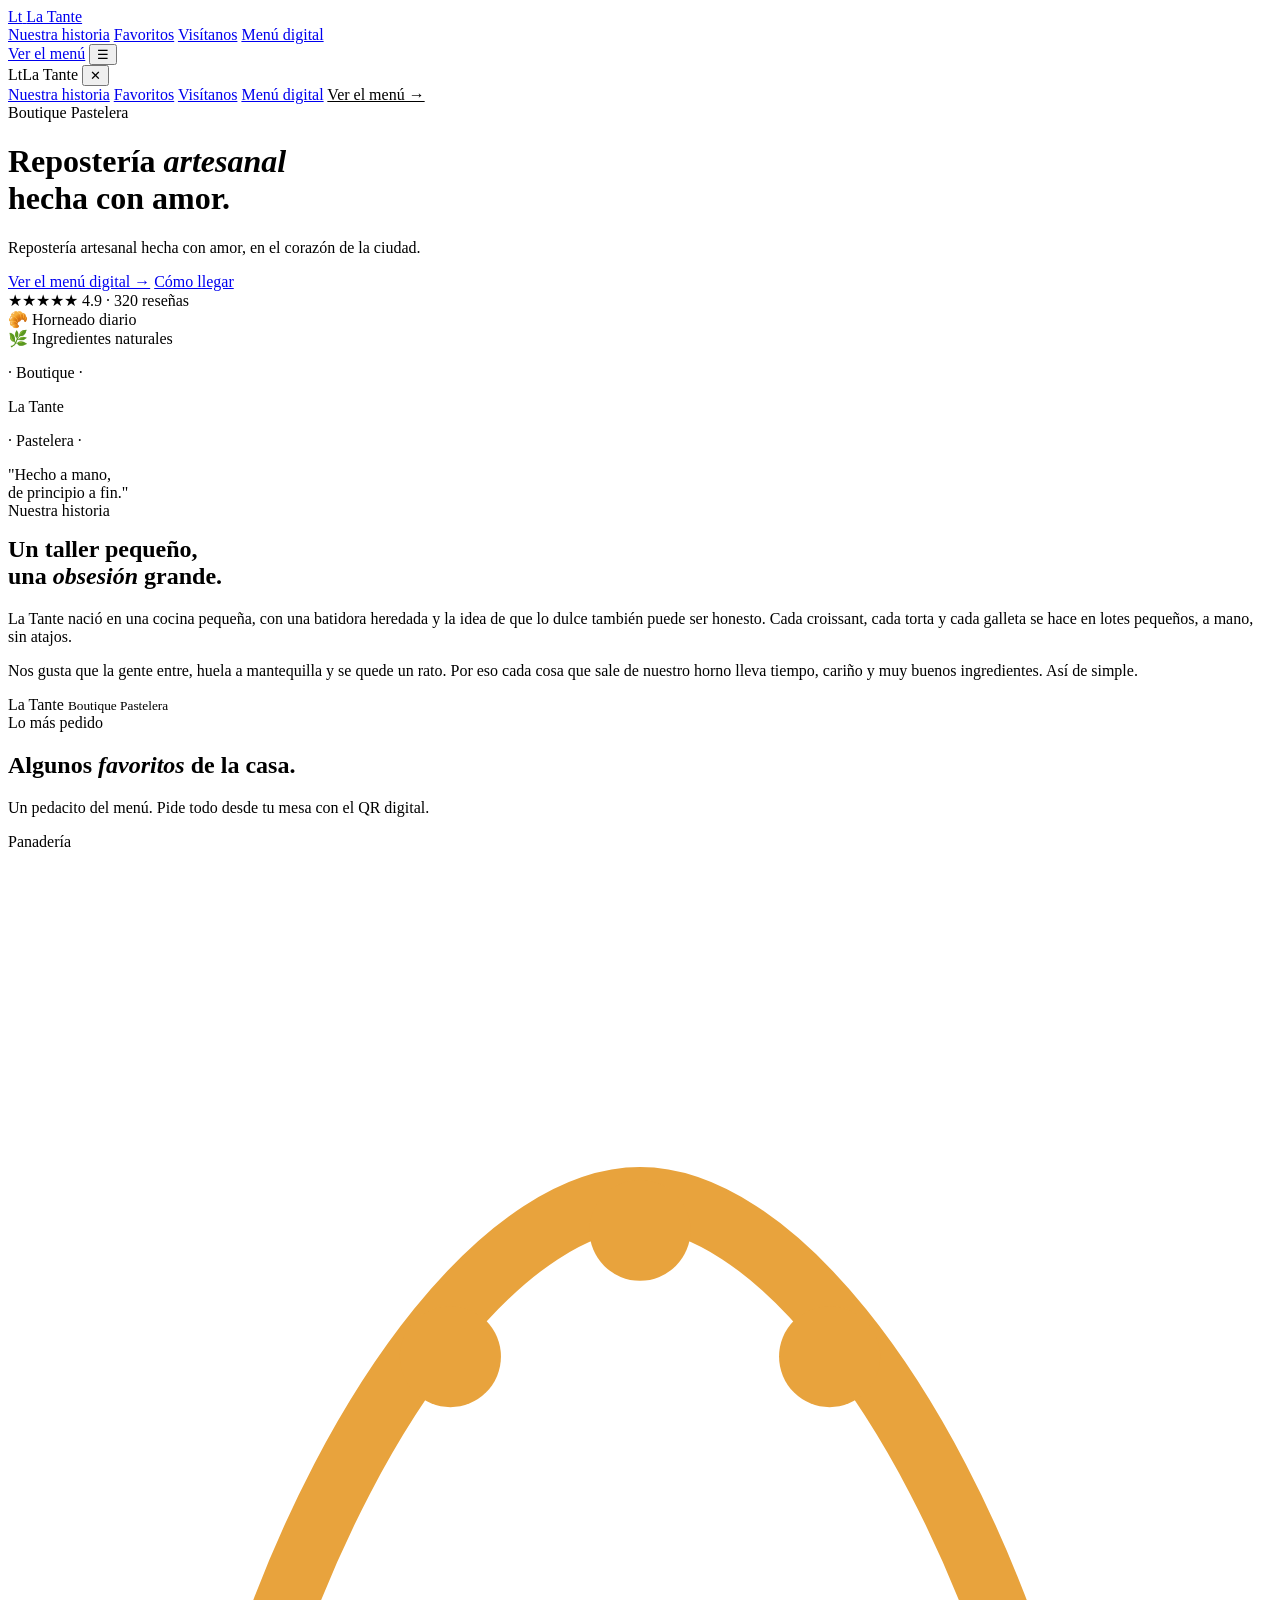
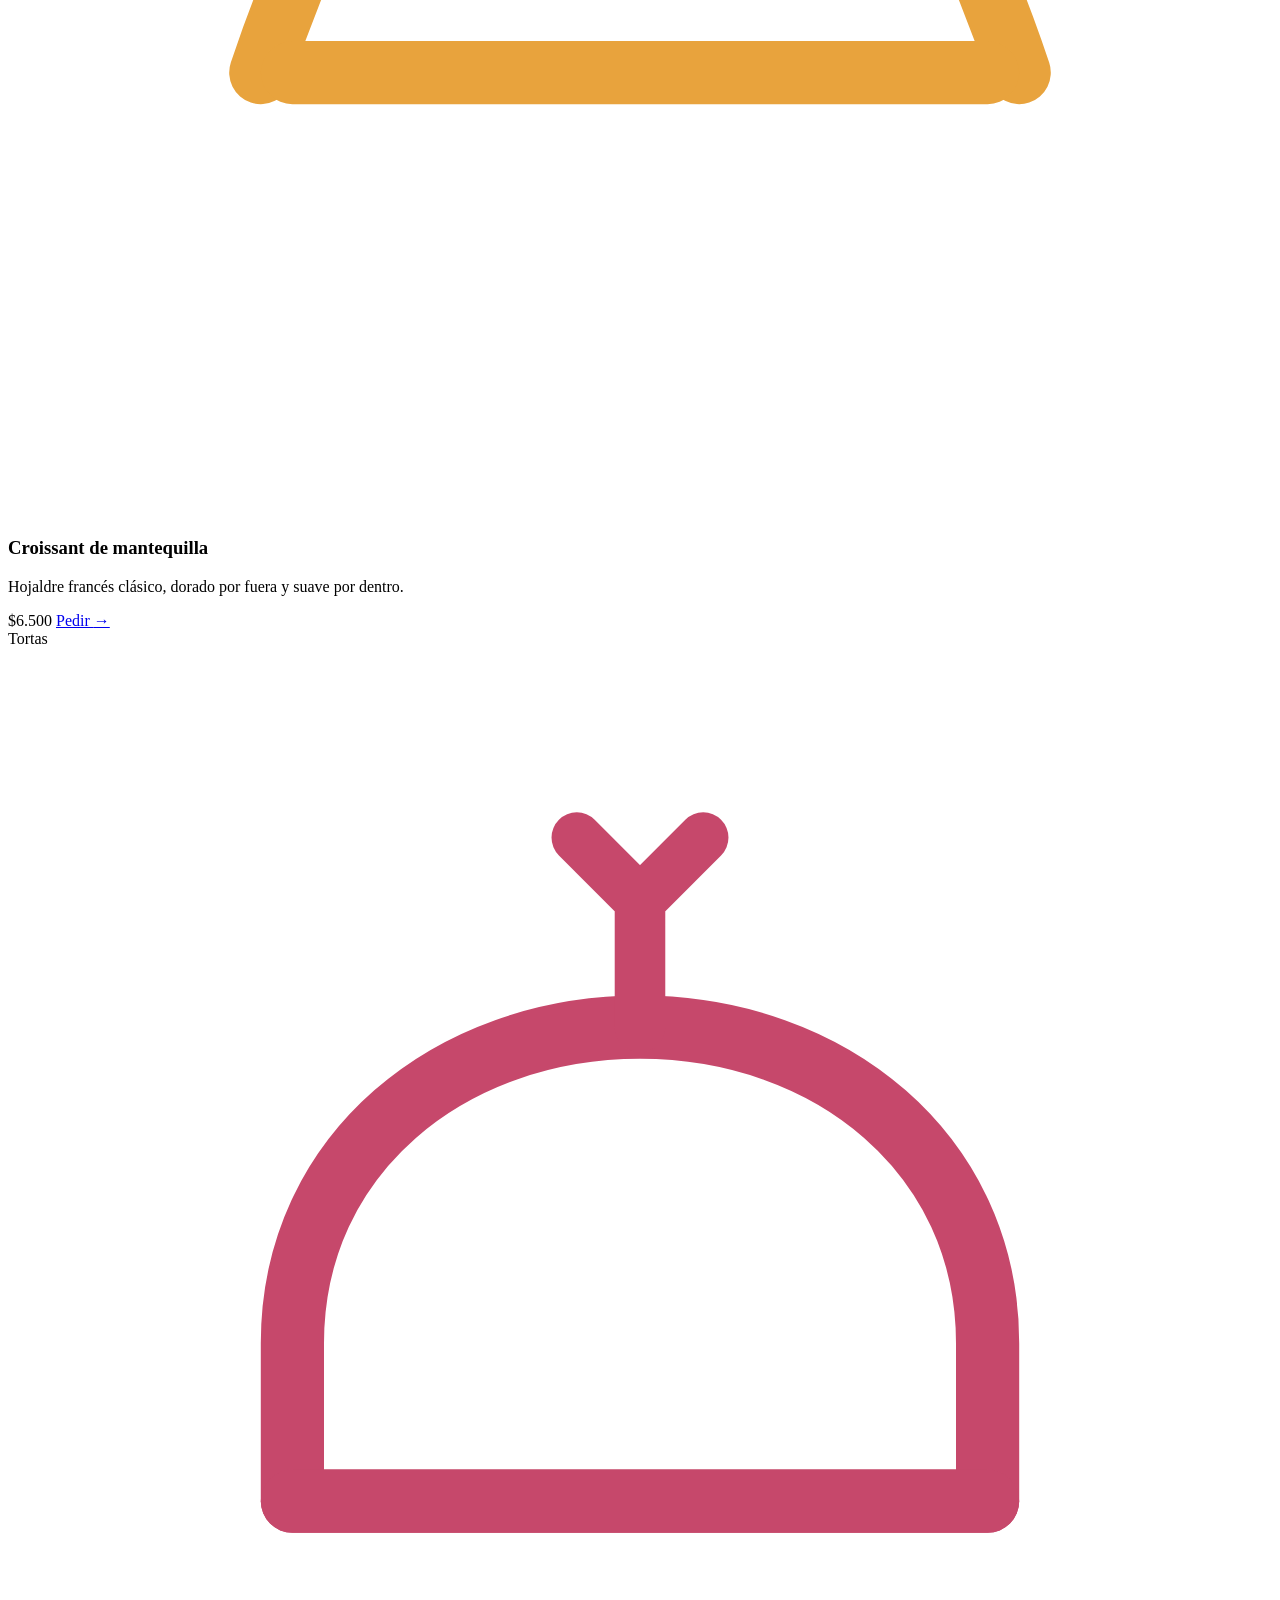
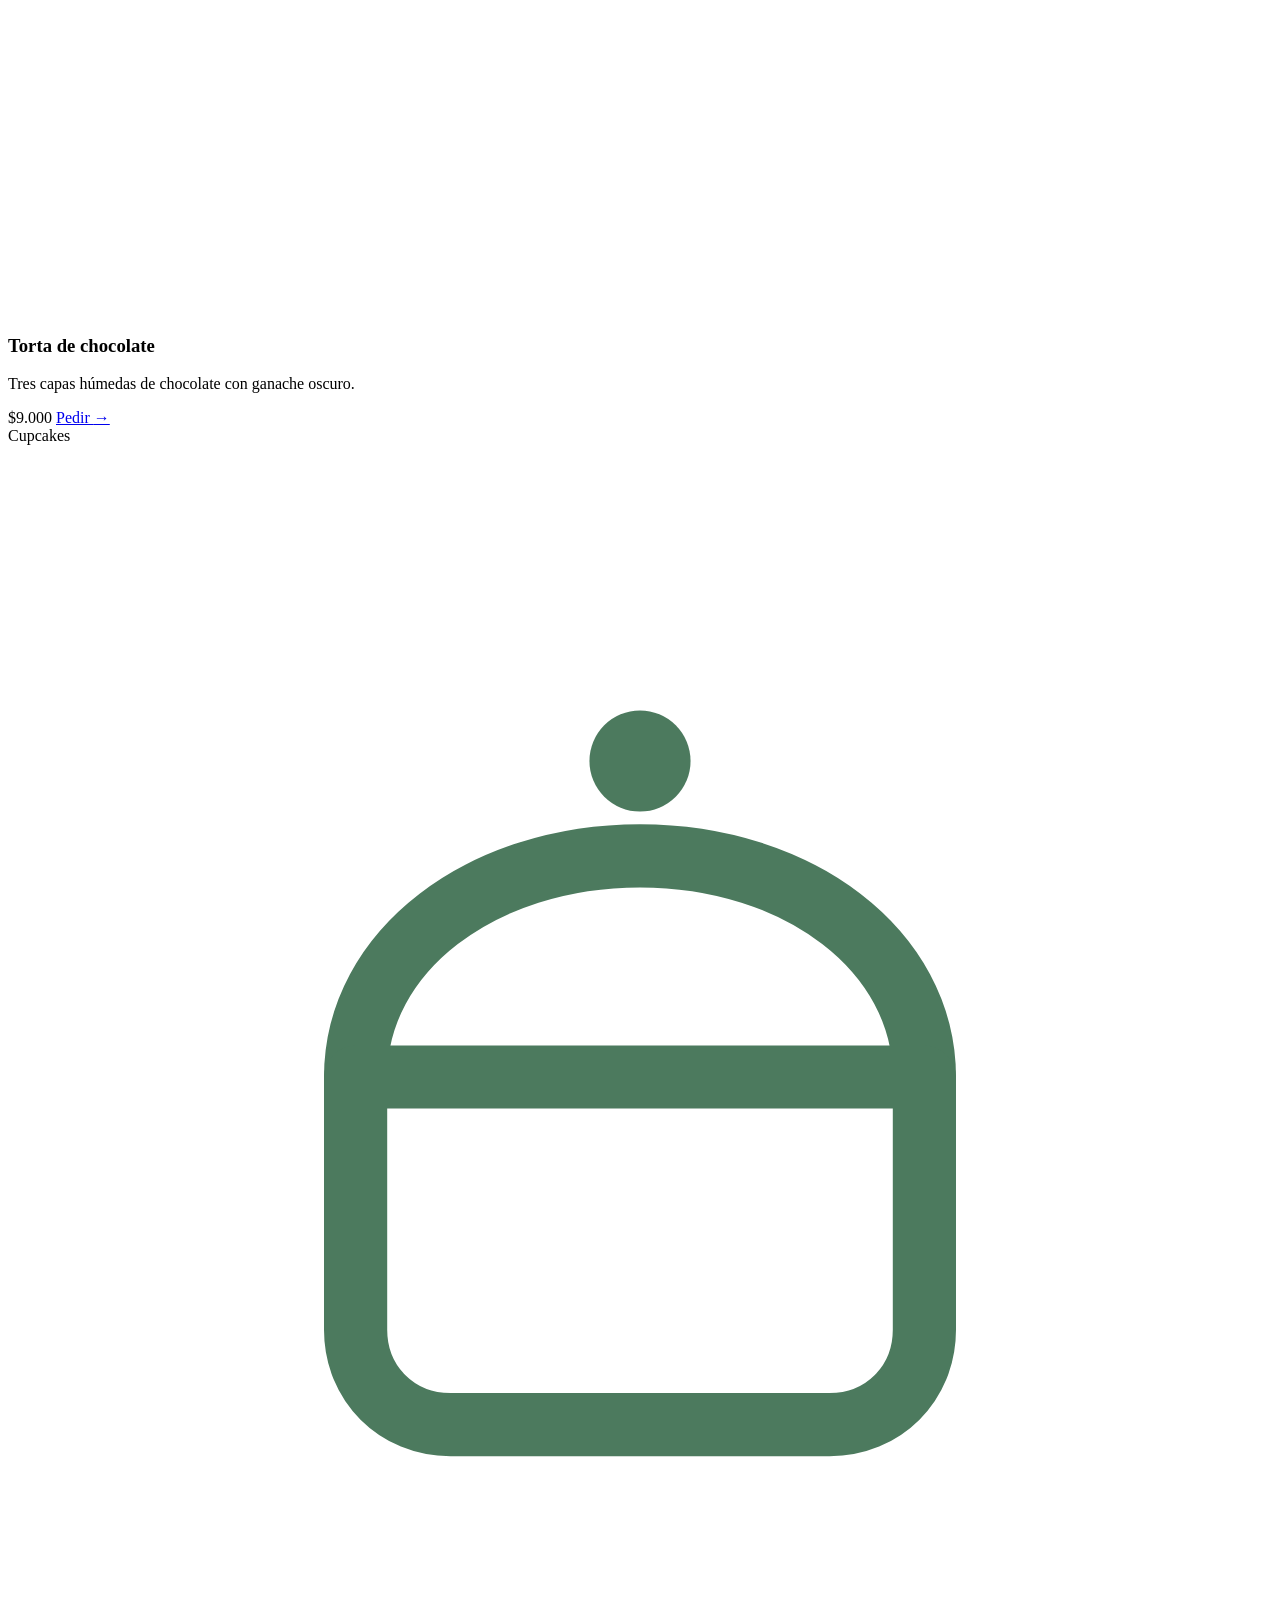
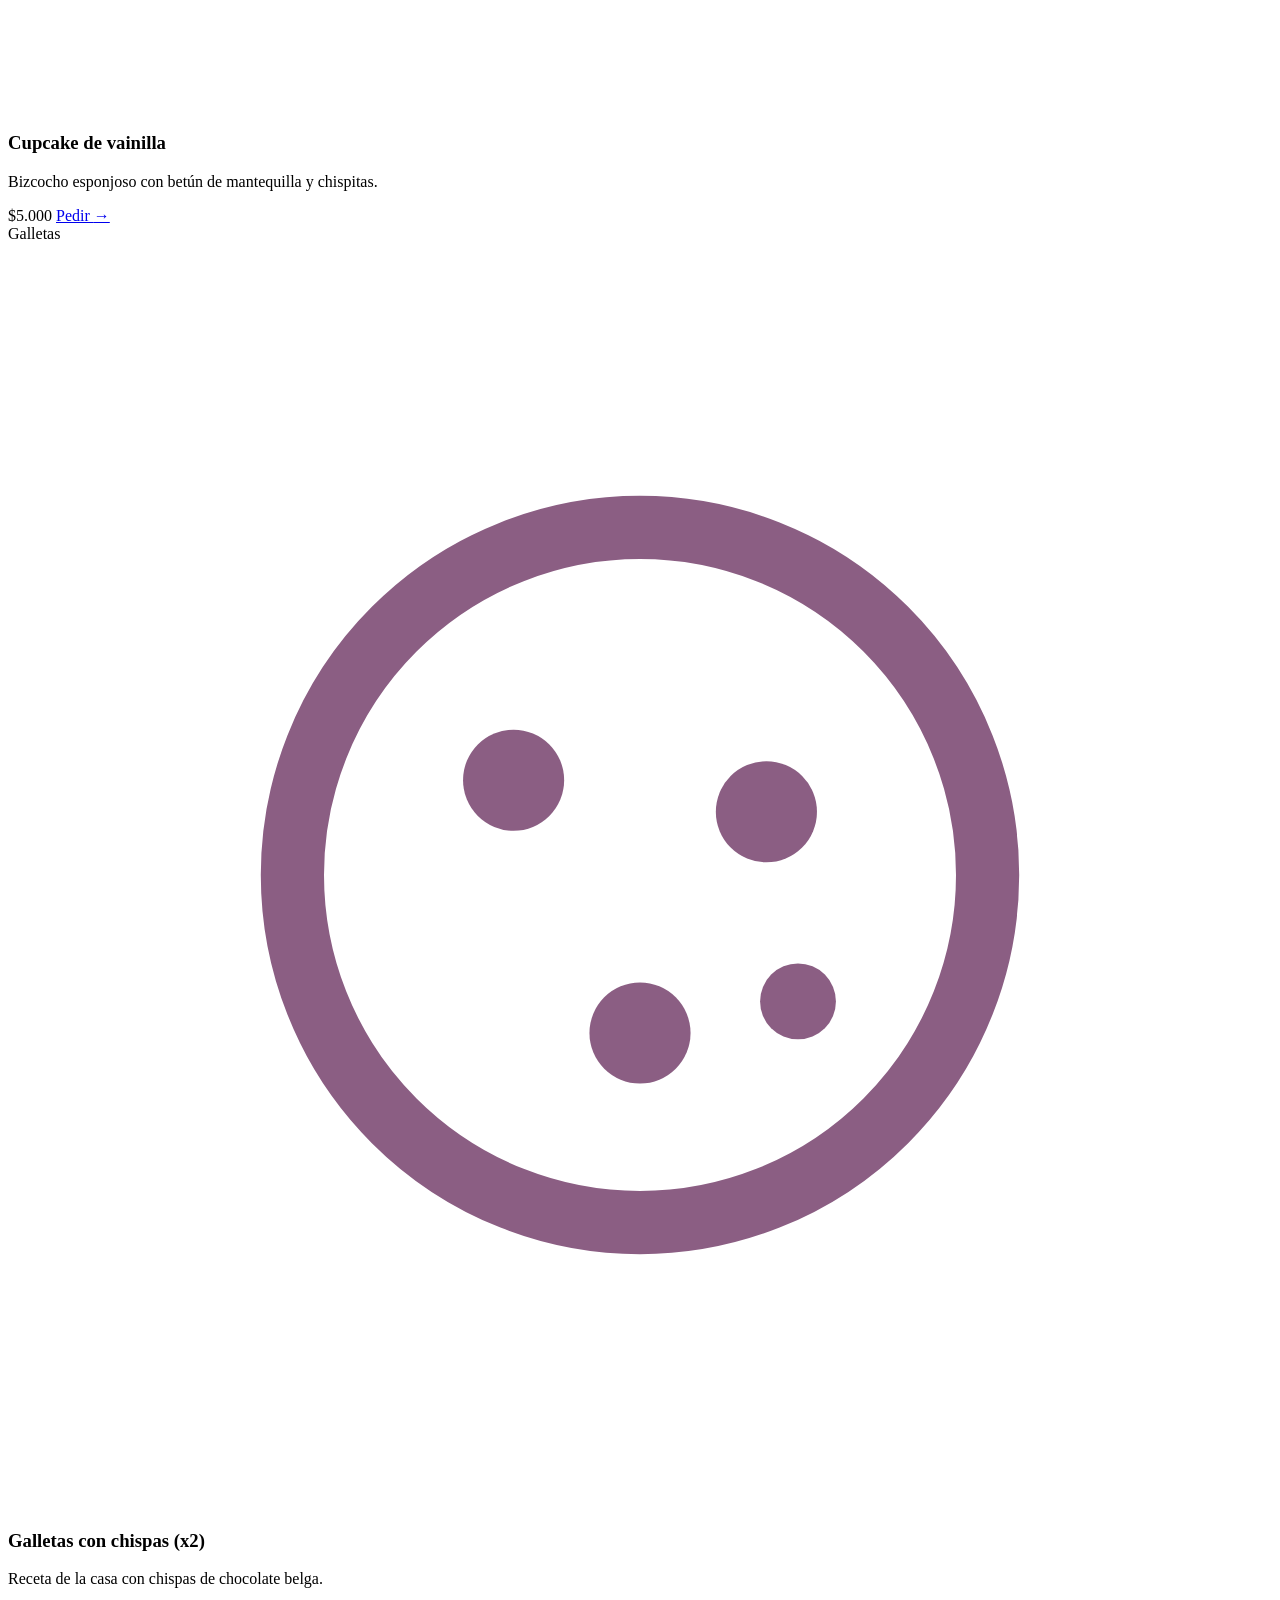
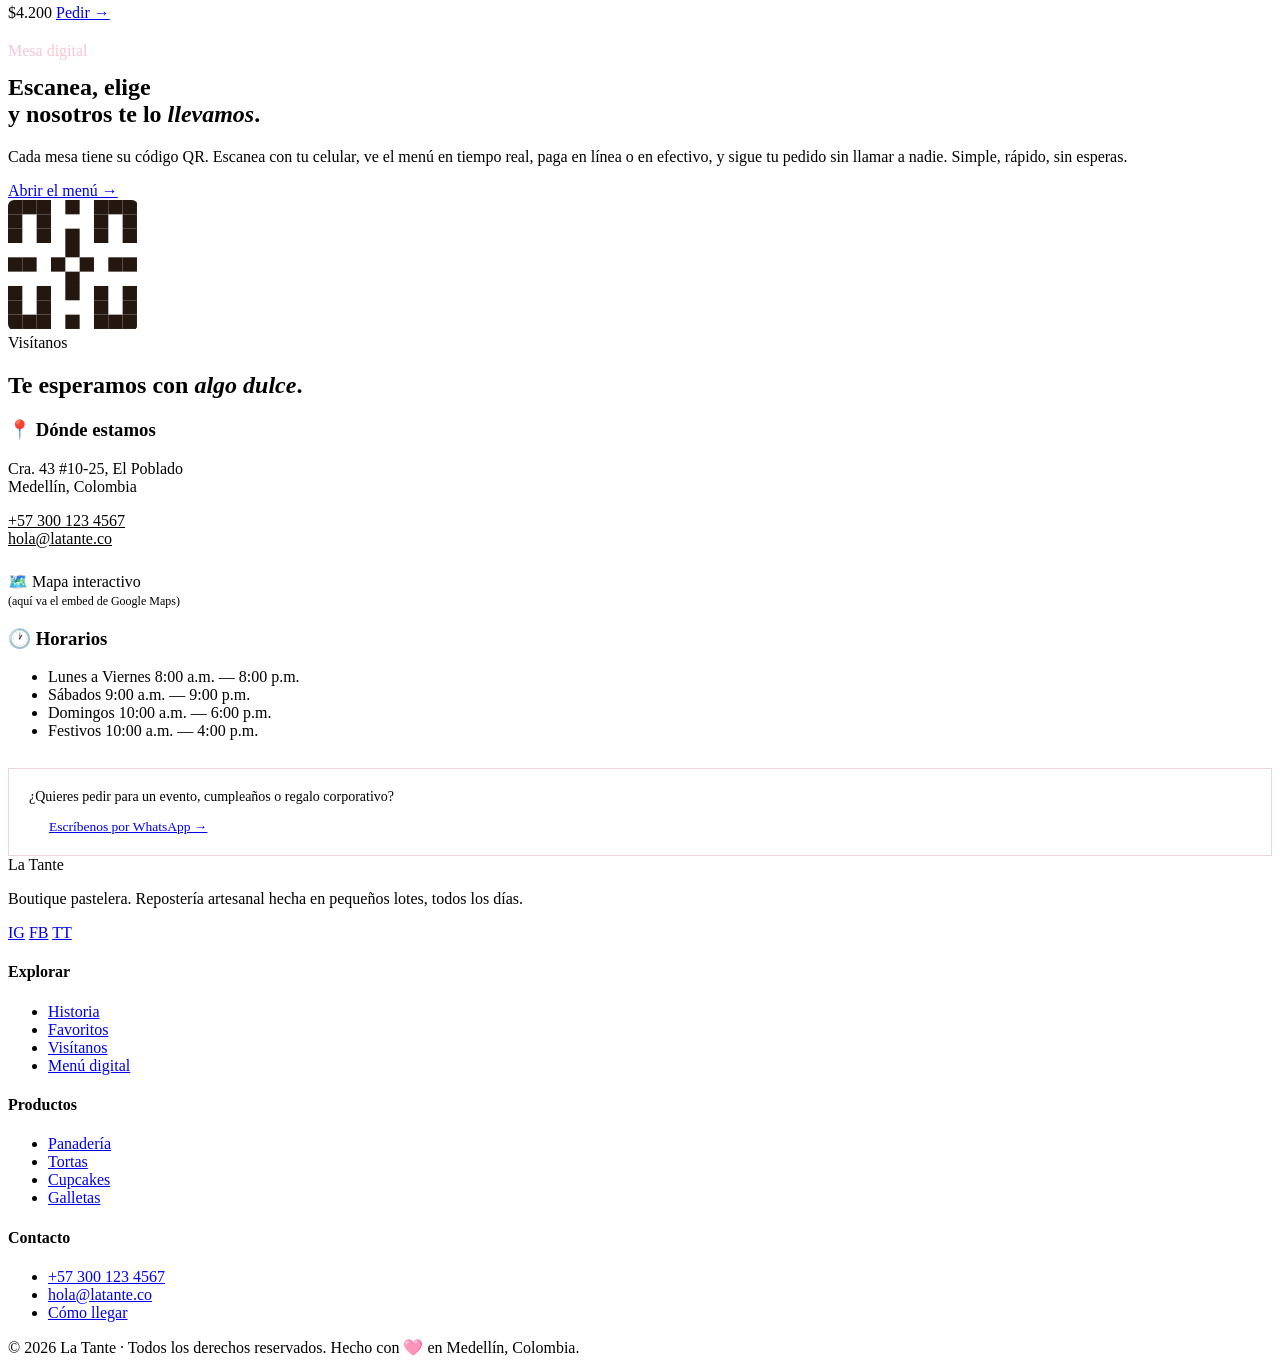
==== index.html @ e2473fae "Create index.html" ====
<!DOCTYPE html>
<html lang="es">
<head>
<meta charset="UTF-8">
<meta name="viewport" content="width=device-width, initial-scale=1.0">
<title>La Tante · Boutique Pastelera</title>
<meta name="description" content="La Tante · Boutique Pastelera. Repostería artesanal hecha con amor.">
<link rel="preconnect" href="https://fonts.googleapis.com">
<link rel="preconnect" href="https://fonts.gstatic.com" crossorigin>
<link href="https://fonts.googleapis.com/css2?family=Fraunces:opsz,wght@9..144,300;9..144,400;9..144,500;9..144,600;9..144,700&family=Work+Sans:wght@300;400;500;600;700&family=Parisienne&display=swap" rel="stylesheet">
<link rel="stylesheet" href="styles.css">
</head>
<body>

<!-- =========================================================
     ▓▓▓  CONFIGURACIÓN EDITABLE  ▓▓▓
     Cambia aquí los datos de La Tante cuando la subas real.
     Todo lo demás se adapta solo.
     ========================================================= -->
<script>
const CONFIG = {
  // --- Datos del negocio ---
  nombre: "La Tante",
  tagline: "Boutique Pastelera",
  descripcion_corta: "Repostería artesanal hecha con amor, en el corazón de la ciudad.",

  // --- Contacto ---
  telefono: "+57 300 123 4567",
  whatsapp: "573001234567",           // solo números, con indicativo país
  email: "hola@latante.co",
  direccion: "Cra. 43 #10-25, El Poblado",
  ciudad: "Medellín, Colombia",

  // --- Redes sociales (deja "" si no aplica) ---
  instagram: "https://instagram.com/latante",
  facebook:  "https://facebook.com/latante",
  tiktok:    "https://tiktok.com/@latante",

  // --- Horarios ---
  horarios: [
    { dia: "Lunes a Viernes", horas: "8:00 a.m. — 8:00 p.m." },
    { dia: "Sábados",         horas: "9:00 a.m. — 9:00 p.m." },
    { dia: "Domingos",        horas: "10:00 a.m. — 6:00 p.m." },
    { dia: "Festivos",        horas: "10:00 a.m. — 4:00 p.m." }
  ],

  // --- Menú digital ---
  // Aquí defines a qué archivo apunta el botón "Ver menú" y el QR de la mesa
  menu_url: "menu.html",              // cambia por "menu.html" o "https://tudominio.com/menu"
  mesa_demo: "1",                     // mesa por defecto al abrir el menú

  // --- Favoritos (productos que aparecen en la landing) ---
  // La categoría debe ser una de: panaderia, tortas, cupcakes, galletas
  favoritos: [
    {
      nombre: "Croissant de mantequilla",
      descripcion: "Hojaldre francés clásico, dorado por fuera y suave por dentro.",
      precio: 6500,
      categoria: "panaderia"
    },
    {
      nombre: "Torta de chocolate",
      descripcion: "Tres capas húmedas de chocolate con ganache oscuro.",
      precio: 9000,
      categoria: "tortas"
    },
    {
      nombre: "Cupcake de vainilla",
      descripcion: "Bizcocho esponjoso con betún de mantequilla y chispitas.",
      precio: 5000,
      categoria: "cupcakes"
    },
    {
      nombre: "Galletas con chispas (x2)",
      descripcion: "Receta de la casa con chispas de chocolate belga.",
      precio: 4200,
      categoria: "galletas"
    }
  ]
};
</script>

<!-- ==================== NAV ==================== -->
<nav class="nav" id="nav">
  <div class="nav-inner">
    <a href="#" class="nav-logo">
      <span class="mark">Lt</span>
      <span>La Tante</span>
    </a>
    <div class="nav-links">
      <a href="#historia">Nuestra historia</a>
      <a href="#favoritos">Favoritos</a>
      <a href="#visitanos">Visítanos</a>
      <a href="#menu-digital">Menú digital</a>
    </div>
    <a class="nav-cta" id="nav-menu-btn" href="#">Ver el menú</a>
    <button class="nav-burger" id="open-mobile">☰</button>
  </div>
</nav>

<!-- Menú móvil -->
<div class="mobile-menu" id="mobile-menu">
  <div class="head">
    <span class="nav-logo"><span class="mark">Lt</span><span>La Tante</span></span>
    <button class="close" id="close-mobile">✕</button>
  </div>
  <nav>
    <a href="#historia" data-close>Nuestra historia</a>
    <a href="#favoritos" data-close>Favoritos</a>
    <a href="#visitanos" data-close>Visítanos</a>
    <a href="#menu-digital" data-close>Menú digital</a>
    <a href="#" id="mobile-menu-btn" style="color:var(--brand-pink-deep);">Ver el menú →</a>
  </nav>
</div>

<!-- ==================== HERO ==================== -->
<header class="hero">
  <div class="wrap">
    <div class="hero-grid">
      <div class="reveal">
        <span class="eyebrow" id="hero-eyebrow">Boutique Pastelera</span>
        <h1 class="hero-title">
          Repostería <em>artesanal</em><br>
          hecha con amor.
        </h1>
        <p class="hero-desc" id="hero-desc">
          En La Tante horneamos cada día pensando en ese momento en que algo dulce
          cambia por completo la mañana. Ingredientes reales, recetas de casa.
        </p>
        <div class="hero-actions">
          <a class="btn btn-primary" id="hero-menu-btn" href="#">Ver el menú digital →</a>
          <a class="btn btn-outline" href="#visitanos">Cómo llegar</a>
        </div>
        <div class="hero-trust">
          <div><span class="star">★★★★★</span> <span>4.9 · 320 reseñas</span></div>
          <div><span>🥐</span> <span>Horneado diario</span></div>
          <div><span>🌿</span> <span>Ingredientes naturales</span></div>
        </div>
      </div>

      <div class="hero-art reveal">
        <div class="circle-bg"></div>
        <div class="hero-logo">
          <p class="ring-text top">· Boutique ·</p>
          <div class="name script">La Tante</div>
          <p class="ring-text bottom">· Pastelera ·</p>
        </div>
      </div>
    </div>
  </div>
</header>

<!-- ==================== HISTORIA ==================== -->
<section class="about" id="historia">
  <div class="wrap">
    <div class="about-grid">
      <div class="about-art reveal">
        <div class="quote script">"Hecho a mano,<br>de principio a fin."</div>
      </div>
      <div class="about-text reveal">
        <span class="eyebrow">Nuestra historia</span>
        <h2 style="margin-top:16px;">Un taller pequeño,<br>una <em>obsesión</em> grande.</h2>
        <p>
          La Tante nació en una cocina pequeña, con una batidora heredada y
          la idea de que lo dulce también puede ser honesto. Cada croissant,
          cada torta y cada galleta se hace en lotes pequeños, a mano, sin atajos.
        </p>
        <p>
          Nos gusta que la gente entre, huela a mantequilla y se quede un rato.
          Por eso cada cosa que sale de nuestro horno lleva tiempo, cariño y
          muy buenos ingredientes. Así de simple.
        </p>
        <div class="about-signature script">
          La Tante
          <small>Boutique Pastelera</small>
        </div>
      </div>
    </div>
  </div>
</section>

<!-- ==================== FAVORITOS ==================== -->
<section id="favoritos">
  <div class="wrap">
    <div class="section-header reveal">
      <span class="eyebrow">Lo más pedido</span>
      <h2>Algunos <em>favoritos</em> de la casa.</h2>
      <p>Un pedacito del menú. Pide todo desde tu mesa con el QR digital.</p>
    </div>
    <div class="favs-grid" id="favs-grid">
      <!-- Se generan dinámicamente desde CONFIG.favoritos -->
    </div>
  </div>
</section>

<!-- ==================== MENÚ DIGITAL / QR ==================== -->
<section id="menu-digital" style="padding-top:20px;">
  <div class="wrap">
    <div class="menucard reveal">
      <div>
        <span class="eyebrow" style="color:#F5C7D5;">Mesa digital</span>
        <h2 style="margin-top:14px;">Escanea, elige<br>y nosotros te lo <em>llevamos</em>.</h2>
        <p>
          Cada mesa tiene su código QR. Escanea con tu celular, ve el menú en
          tiempo real, paga en línea o en efectivo, y sigue tu pedido sin
          llamar a nadie. Simple, rápido, sin esperas.
        </p>
        <a class="btn btn-light" id="qr-menu-btn" href="#">Abrir el menú →</a>
      </div>
      <div class="qr-art">
        <div class="qr-box">
          <div id="qr-container"></div>
        </div>
      </div>
    </div>
  </div>
</section>

<!-- ==================== VISÍTANOS ==================== -->
<section id="visitanos" style="background:#fff;border-top:1px solid var(--border);">
  <div class="wrap">
    <div class="section-header reveal">
      <span class="eyebrow">Visítanos</span>
      <h2>Te esperamos con <em>algo dulce</em>.</h2>
    </div>
    <div class="info-grid">
      <div class="info-block reveal">
        <h3><span class="dot">📍</span> Dónde estamos</h3>
        <p class="address" id="info-address">
          Cra. 43 #10-25, El Poblado<br>
          Medellín, Colombia
        </p>
        <p class="address" id="info-contact" style="margin-bottom:24px;">
          <a id="info-phone" href="#" style="color:var(--brand-pink-deep);font-weight:500;">+57 300 123 4567</a><br>
          <a id="info-email" href="#" style="color:var(--brand-pink-deep);font-weight:500;">hola@latante.co</a>
        </p>
        <div class="map-frame" id="map-frame">
          🗺️ Mapa interactivo<br><small style="font-family:var(--font-body);color:var(--ink-soft);font-size:12px;margin-top:6px;">(aquí va el embed de Google Maps)</small>
        </div>
      </div>

      <div class="info-block reveal">
        <h3><span class="dot">🕐</span> Horarios</h3>
        <ul id="hours-list">
          <!-- Se generan desde CONFIG.horarios -->
        </ul>
        <div style="margin-top:28px;padding:20px;background:var(--brand-pink-soft);border-radius:var(--radius-sm);border:1px solid #F1D5DE;">
          <p style="margin:0 0 12px;font-size:14px;color:var(--ink);">
            ¿Quieres pedir para un evento, cumpleaños o regalo corporativo?
          </p>
          <a class="btn btn-primary" id="wa-btn" href="#" style="padding:10px 20px;font-size:13.5px;">
            Escríbenos por WhatsApp →
          </a>
        </div>
      </div>
    </div>
  </div>
</section>

<!-- ==================== FOOTER ==================== -->
<footer>
  <div class="wrap">
    <div class="footer-grid">
      <div class="footer-brand">
        <div class="logo script">La Tante</div>
        <p>Boutique pastelera. Repostería artesanal hecha en pequeños lotes, todos los días.</p>
        <div class="socials" id="socials"></div>
      </div>
      <div class="footer-col">
        <h4>Explorar</h4>
        <ul>
          <li><a href="#historia">Historia</a></li>
          <li><a href="#favoritos">Favoritos</a></li>
          <li><a href="#visitanos">Visítanos</a></li>
          <li><a href="#" id="foot-menu-link">Menú digital</a></li>
        </ul>
      </div>
      <div class="footer-col">
        <h4>Productos</h4>
        <ul>
          <li><a href="#favoritos">Panadería</a></li>
          <li><a href="#favoritos">Tortas</a></li>
          <li><a href="#favoritos">Cupcakes</a></li>
          <li><a href="#favoritos">Galletas</a></li>
        </ul>
      </div>
      <div class="footer-col">
        <h4>Contacto</h4>
        <ul>
          <li><a id="foot-phone" href="#">+57 300 123 4567</a></li>
          <li><a id="foot-email" href="#">hola@latante.co</a></li>
          <li><a href="#visitanos">Cómo llegar</a></li>
        </ul>
      </div>
    </div>
    <div class="footer-bottom">
      <span>© <span id="year"></span> La Tante · Todos los derechos reservados.</span>
      <span>Hecho con 🩷 en Medellín, Colombia.</span>
    </div>
  </div>
</footer>

<script>
/* =========================================================
   RENDER DINÁMICO A PARTIR DE CONFIG
   ========================================================= */

/* --- Iconos SVG para cada categoría --- */
const CATEGORY_ICONS = {
  panaderia: (color) => `<svg viewBox="0 0 40 40" fill="none">
    <path d="M8 26c3-9 8-15 12-15s9 6 12 15" stroke="${color}" stroke-width="2" stroke-linecap="round"/>
    <path d="M9 26h22" stroke="${color}" stroke-width="2" stroke-linecap="round"/>
    <circle cx="14" cy="16" r="1.6" fill="${color}"/>
    <circle cx="20" cy="12" r="1.6" fill="${color}"/>
    <circle cx="26" cy="16" r="1.6" fill="${color}"/>
  </svg>`,
  tortas: (color) => `<svg viewBox="0 0 40 40" fill="none">
    <path d="M9 22c0-6 5-10 11-10s11 4 11 10v5H9v-5z" stroke="${color}" stroke-width="2" stroke-linejoin="round"/>
    <path d="M9 27h22" stroke="${color}" stroke-width="2" stroke-linecap="round"/>
    <path d="M20 12V8M20 8l-2-2M20 8l2-2" stroke="${color}" stroke-width="1.6" stroke-linecap="round"/>
  </svg>`,
  cupcakes: (color) => `<svg viewBox="0 0 40 40" fill="none">
    <path d="M11 20c0-4 4-7 9-7s9 3 9 7" stroke="${color}" stroke-width="2" stroke-linecap="round"/>
    <path d="M11 20h18v8c0 1.7-1.3 3-3 3H14c-1.7 0-3-1.3-3-3v-8z" stroke="${color}" stroke-width="2" stroke-linejoin="round"/>
    <circle cx="20" cy="10" r="1.6" fill="${color}"/>
  </svg>`,
  galletas: (color) => `<svg viewBox="0 0 40 40" fill="none">
    <circle cx="20" cy="20" r="11" stroke="${color}" stroke-width="2"/>
    <circle cx="16" cy="17" r="1.6" fill="${color}"/>
    <circle cx="24" cy="18" r="1.6" fill="${color}"/>
    <circle cx="20" cy="25" r="1.6" fill="${color}"/>
    <circle cx="25" cy="24" r="1.2" fill="${color}"/>
  </svg>`
};
const CAT_COLOR = { panaderia:'#E8A33D', tortas:'#C6486B', cupcakes:'#4C7A5E', galletas:'#8B5E83' };
const CAT_LABEL = { panaderia:'Panadería', tortas:'Tortas', cupcakes:'Cupcakes', galletas:'Galletas' };

/* --- Formato de precios --- */
function fmtCOP(n){ return '$' + new Intl.NumberFormat('es-CO').format(n); }

/* --- Inyectar textos del CONFIG en el HTML --- */
function aplicarConfig(){
  document.title = `${CONFIG.nombre} · ${CONFIG.tagline}`;
  document.querySelector('meta[name="description"]').setAttribute('content', `${CONFIG.nombre} · ${CONFIG.tagline}. ${CONFIG.descripcion_corta}`);
  document.getElementById('hero-eyebrow').textContent = CONFIG.tagline;
  document.getElementById('hero-desc').textContent = CONFIG.descripcion_corta;

  // Enlaces al menú
  const menuUrl = `${CONFIG.menu_url}?mesa=${CONFIG.mesa_demo}`;
  ['nav-menu-btn','hero-menu-btn','mobile-menu-btn','qr-menu-btn','foot-menu-link'].forEach(id=>{
    const el = document.getElementById(id);
    if(el) el.setAttribute('href', menuUrl);
  });

  // Contacto
  const telFmt = CONFIG.telefono;
  document.getElementById('info-address').innerHTML = `${CONFIG.direccion}<br>${CONFIG.ciudad}`;
  document.getElementById('info-phone').textContent = telFmt;
  document.getElementById('info-phone').setAttribute('href', `tel:${CONFIG.telefono.replace(/\s+/g,'')}`);
  document.getElementById('info-email').textContent = CONFIG.email;
  document.getElementById('info-email').setAttribute('href', `mailto:${CONFIG.email}`);
  document.getElementById('foot-phone').textContent = telFmt;
  document.getElementById('foot-phone').setAttribute('href', `tel:${CONFIG.telefono.replace(/\s+/g,'')}`);
  document.getElementById('foot-email').textContent = CONFIG.email;
  document.getElementById('foot-email').setAttribute('href', `mailto:${CONFIG.email}`);

  // WhatsApp
  const waText = encodeURIComponent(`Hola ${CONFIG.nombre}, quiero hacer un pedido.`);
  document.getElementById('wa-btn').setAttribute('href', `https://wa.me/${CONFIG.whatsapp}?text=${waText}`);

  // Año
  document.getElementById('year').textContent = new Date().getFullYear();
}

/* --- Favoritos --- */
function renderFavoritos(){
  const grid = document.getElementById('favs-grid');
  grid.innerHTML = CONFIG.favoritos.map(f=>{
    const cat = f.categoria.toLowerCase();
    const color = CAT_COLOR[cat] || '#C6486B';
    const icon = (CATEGORY_ICONS[cat] || CATEGORY_ICONS.tortas)(color);
    return `
      <article class="fav-card">
        <div class="fav-photo ${cat}">
          <span class="fav-tag">${CAT_LABEL[cat] || cat}</span>
          ${icon}
        </div>
        <div class="fav-body">
          <h3>${f.nombre}</h3>
          <p>${f.descripcion}</p>
          <div class="fav-foot">
            <span class="fav-price">${fmtCOP(f.precio)}</span>
            <a class="fav-link" href="${CONFIG.menu_url}?mesa=${CONFIG.mesa_demo}">Pedir <span>→</span></a>
          </div>
        </div>
      </article>
    `;
  }).join('');
}

/* --- Horarios --- */
function renderHorarios(){
  const ul = document.getElementById('hours-list');
  const hoy = new Date().getDay(); // 0=domingo, 1=lunes...
  const itemHoy = (hoy >= 1 && hoy <= 5) ? 0 : (hoy === 6 ? 1 : 2);
  ul.innerHTML = CONFIG.horarios.map((h, i) => `
    <li class="${i === itemHoy ? 'today' : ''}">
      <span class="label">${h.dia}</span>
      <span class="value">${h.horas}</span>
    </li>
  `).join('');
}

/* --- Redes sociales --- */
function renderSocials(){
  const box = document.getElementById('socials');
  const items = [
    { url: CONFIG.instagram, icon:'IG', label:'Instagram' },
    { url: CONFIG.facebook,  icon:'FB', label:'Facebook' },
    { url: CONFIG.tiktok,    icon:'TT', label:'TikTok' }
  ].filter(s => s.url);
  box.innerHTML = items.map(s => `
    <a href="${s.url}" target="_blank" rel="noopener" aria-label="${s.label}">${s.icon}</a>
  `).join('');
}

/* --- QR simple decorativo (SVG) --- */
function renderQR(){
  const grid = [
    [1,1,1,0,1,0,1,1,1],[1,0,1,0,0,0,1,0,1],[1,0,1,0,1,0,1,0,1],
    [0,0,0,0,1,0,0,0,0],[1,1,0,1,0,1,0,1,1],[0,0,0,0,1,0,0,0,0],
    [1,0,1,0,1,0,1,0,1],[1,0,1,0,0,0,1,0,1],[1,1,1,0,1,0,1,1,1]
  ];
  let cells = '';
  const s = 9.7;
  grid.forEach((row,y) => row.forEach((v,x)=>{
    if(v) cells += `<rect x="${x*s}" y="${y*s}" width="${s}" height="${s}" fill="#241710"/>`;
  }));
  document.getElementById('qr-container').innerHTML =
    `<svg viewBox="0 0 88 88" width="130" height="130" style="background:#fff;border-radius:6px;">${cells}</svg>`;
}

/* --- Nav: cambio de fondo al hacer scroll --- */
function setupNav(){
  const nav = document.getElementById('nav');
  const onScroll = () => nav.classList.toggle('scrolled', window.scrollY > 20);
  window.addEventListener('scroll', onScroll);
  onScroll();
}

/* --- Menú móvil --- */
function setupMobileMenu(){
  const menu = document.getElementById('mobile-menu');
  document.getElementById('open-mobile').onclick = () => menu.classList.add('open');
  document.getElementById('close-mobile').onclick = () => menu.classList.remove('open');
  menu.querySelectorAll('[data-close]').forEach(a => {
    a.onclick = () => menu.classList.remove('open');
  });
}

/* --- Animación de entrada --- */
function setupReveal(){
  const els = document.querySelectorAll('.reveal');
  const io = new IntersectionObserver((entries) => {
    entries.forEach(e => { if(e.isIntersecting){ e.target.classList.add('in'); io.unobserve(e.target); } });
  }, { threshold: 0.12 });
  els.forEach(el => io.observe(el));
}

/* --- Bootstrap --- */
document.addEventListener('DOMContentLoaded', () => {
  aplicarConfig();
  renderFavoritos();
  renderHorarios();
  renderSocials();
  renderQR();
  setupNav();
  setupMobileMenu();
  setupReveal();
});
</script>
</body>
</html>
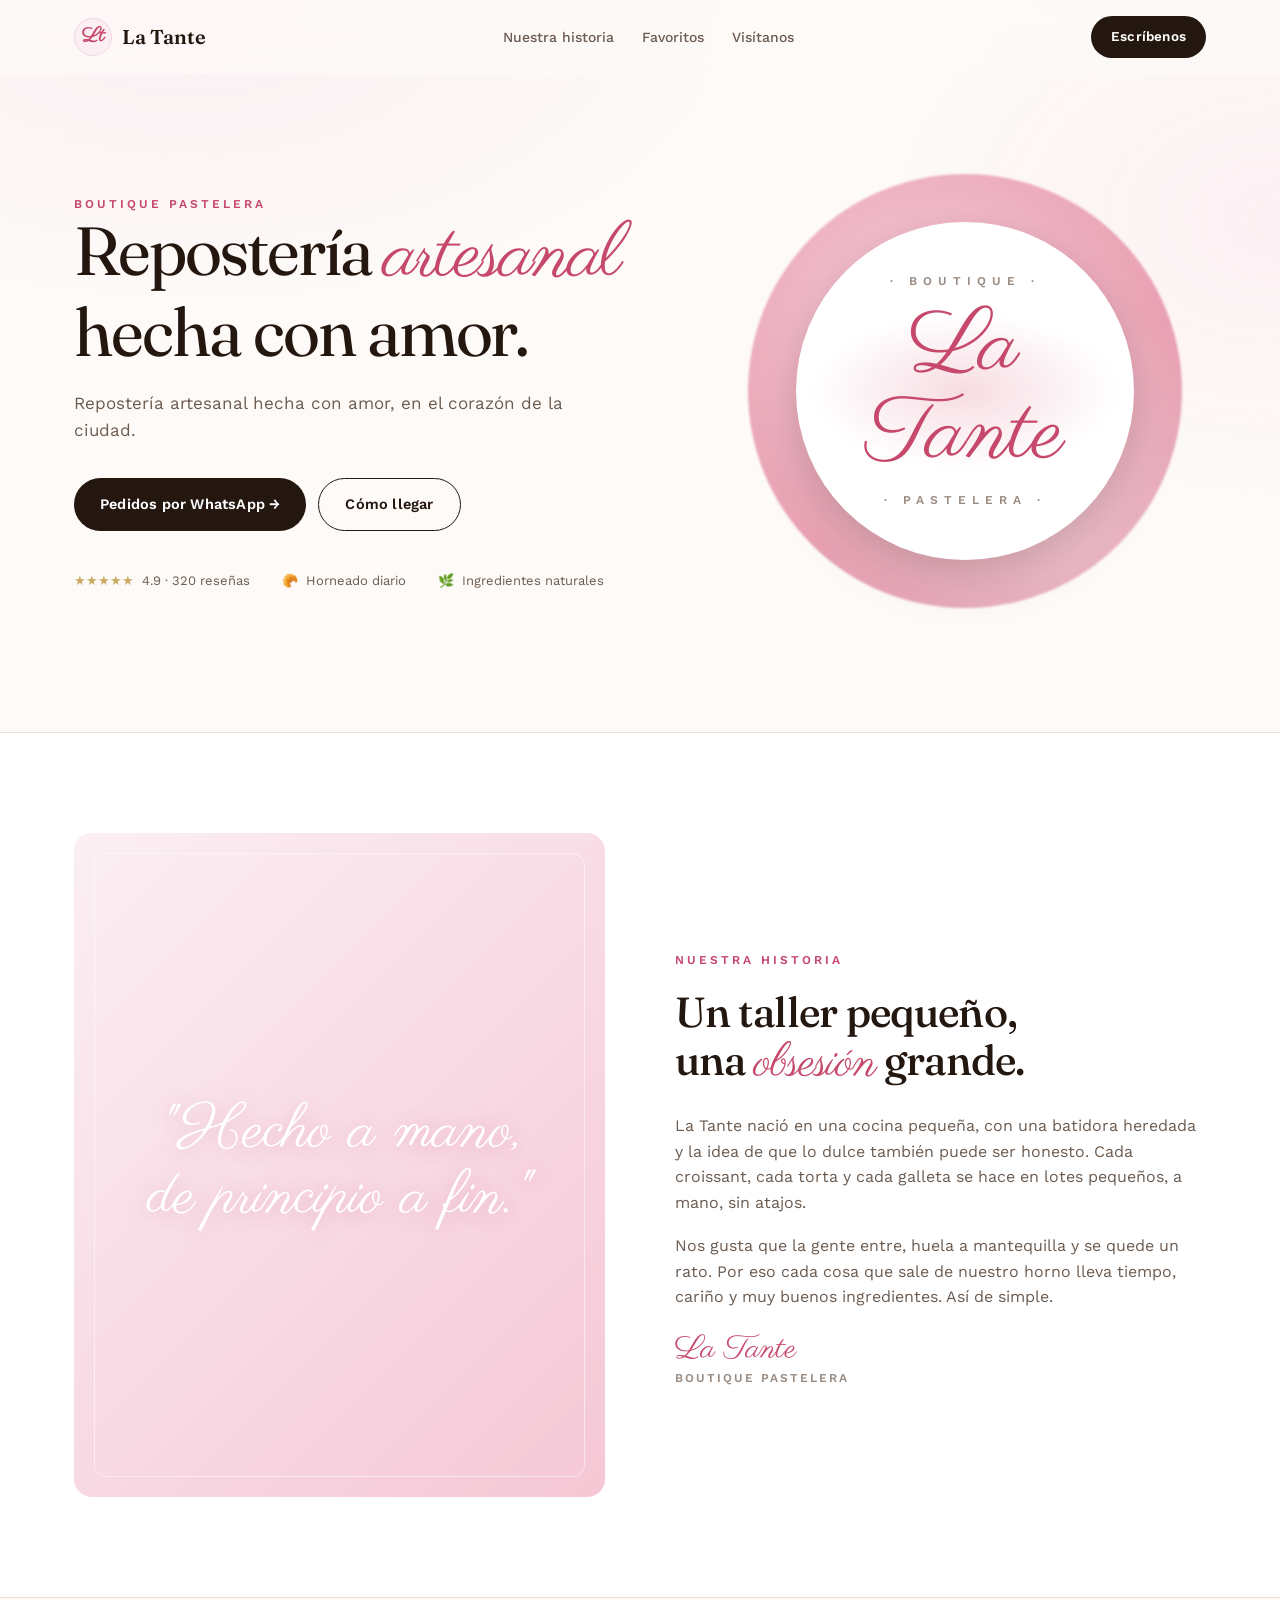
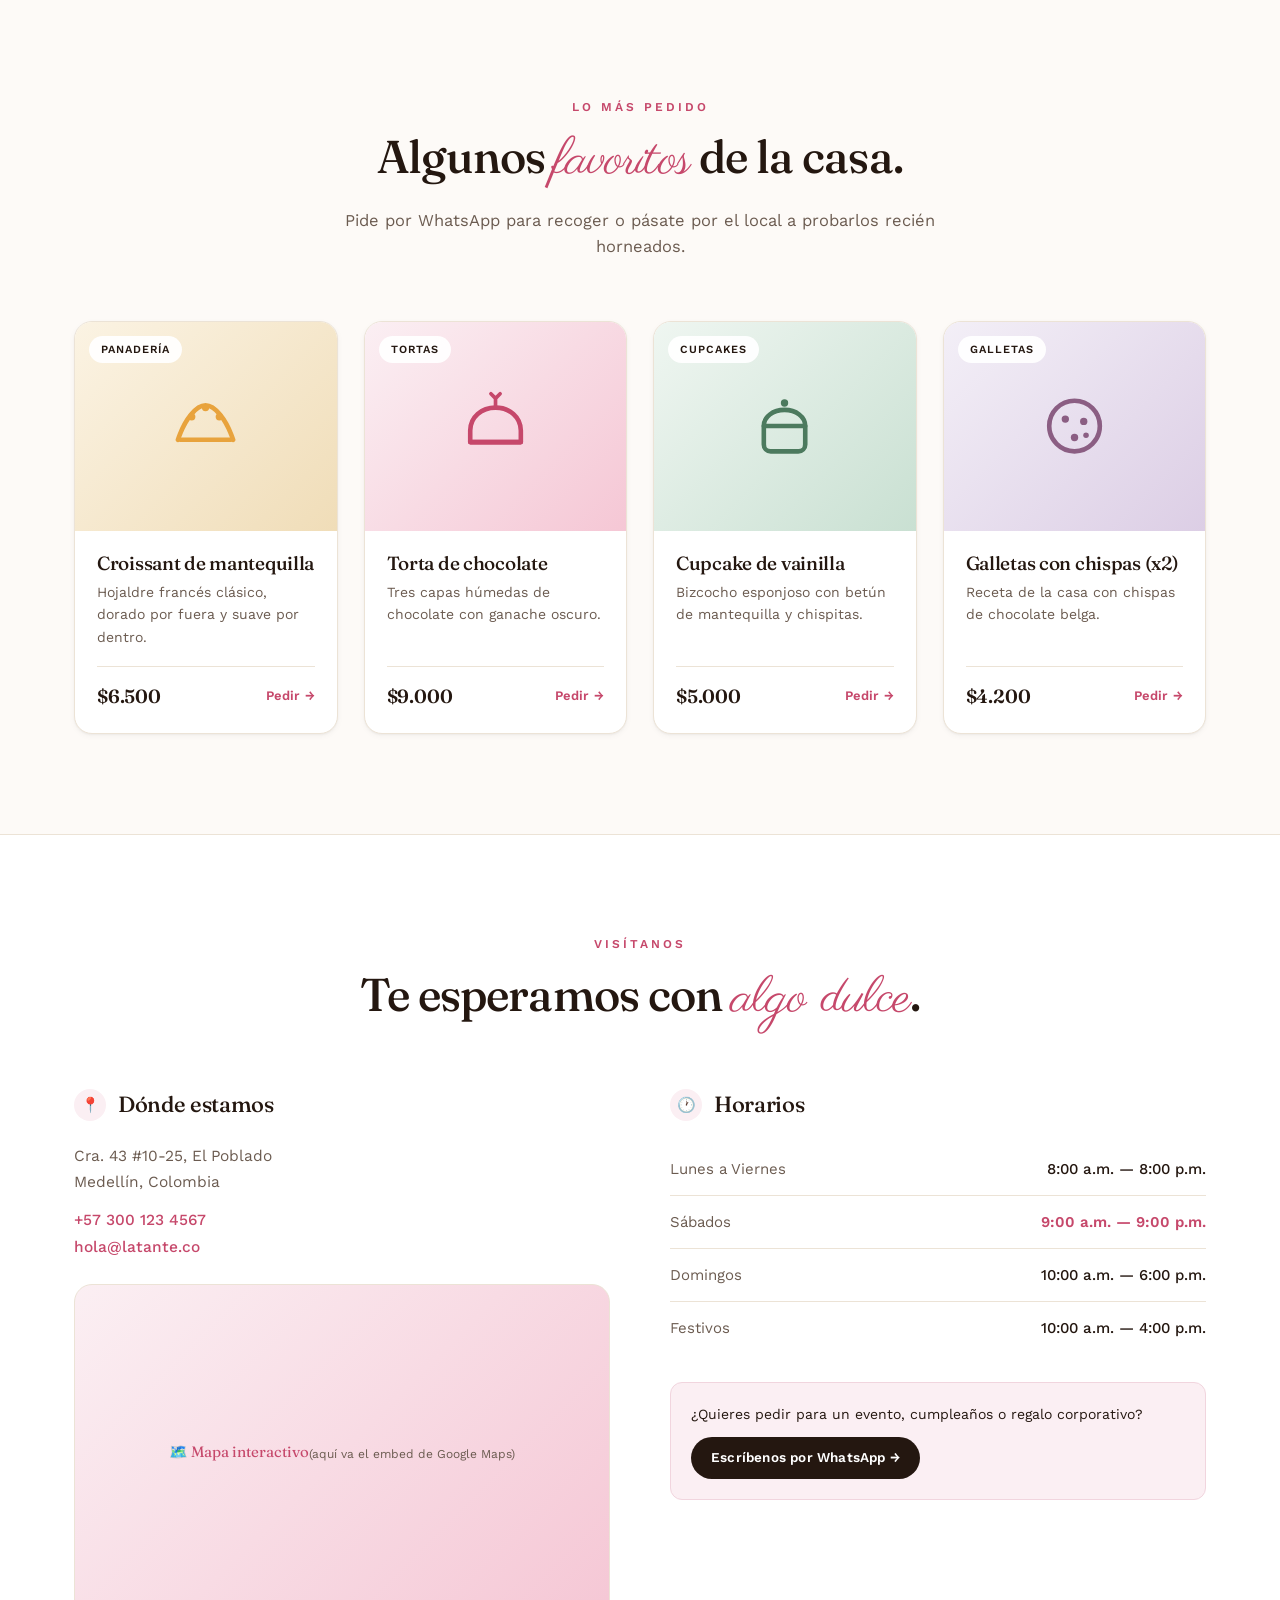
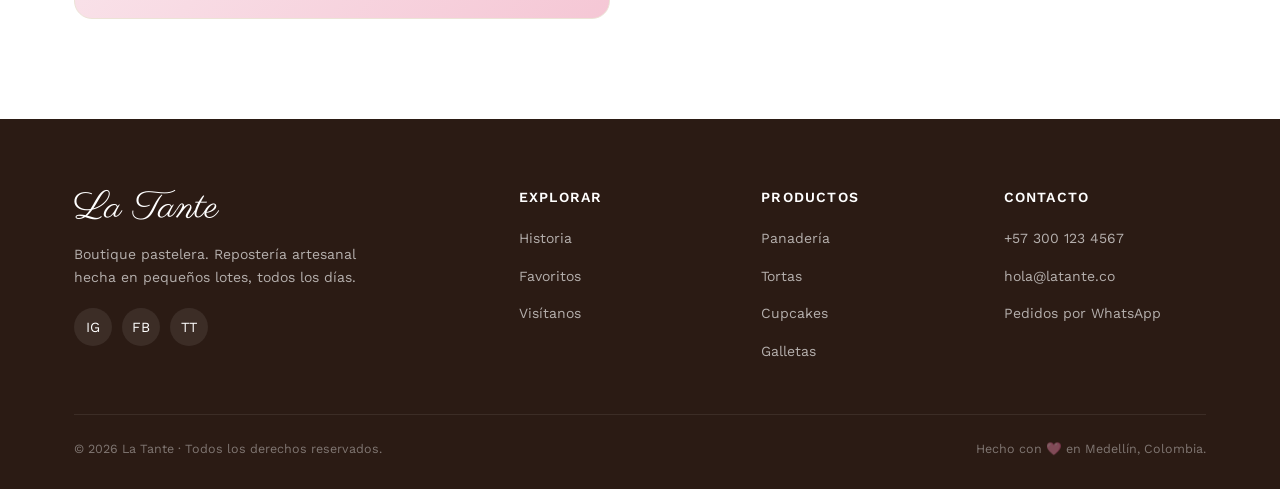
==== commit 200ec93c: "Refactor index.html for improved functionality Updated stylesheet link and modified various sections" ====
--- a/index.html
+++ b/index.html
@@ -8,14 +8,16 @@
 <link rel="preconnect" href="https://fonts.googleapis.com">
 <link rel="preconnect" href="https://fonts.gstatic.com" crossorigin>
 <link href="https://fonts.googleapis.com/css2?family=Fraunces:opsz,wght@9..144,300;9..144,400;9..144,500;9..144,600;9..144,700&family=Work+Sans:wght@300;400;500;600;700&family=Parisienne&display=swap" rel="stylesheet">
-<link rel="stylesheet" href="styles.css">
+<link rel="stylesheet" href="style.css">
 </head>
 <body>
 
 <!-- =========================================================
      ▓▓▓  CONFIGURACIÓN EDITABLE  ▓▓▓
-     Cambia aquí los datos de La Tante cuando la subas real.
-     Todo lo demás se adapta solo.
+     Nota: el menú digital (menu.html) NO se enlaza desde aquí.
+     Los QR físicos del restaurante apuntan directamente a:
+        tudominio.com/menu?mesa=1
+        tudominio.com/menu?mesa=2   etc.
      ========================================================= -->
 <script>
 const CONFIG = {
@@ -26,7 +28,7 @@
 
   // --- Contacto ---
   telefono: "+57 300 123 4567",
-  whatsapp: "573001234567",           // solo números, con indicativo país
+  whatsapp: "573001234567",
   email: "hola@latante.co",
   direccion: "Cra. 43 #10-25, El Poblado",
   ciudad: "Medellín, Colombia",
@@ -44,38 +46,13 @@
     { dia: "Festivos",        horas: "10:00 a.m. — 4:00 p.m." }
   ],
 
-  // --- Menú digital ---
-  // Aquí defines a qué archivo apunta el botón "Ver menú" y el QR de la mesa
-  menu_url: "menu.html",              // cambia por "menu.html" o "https://tudominio.com/menu"
-  mesa_demo: "1",                     // mesa por defecto al abrir el menú
-
-  // --- Favoritos (productos que aparecen en la landing) ---
-  // La categoría debe ser una de: panaderia, tortas, cupcakes, galletas
+  // --- Favoritos que aparecen en la landing ---
+  // Categoría válida: panaderia, tortas, cupcakes, galletas
   favoritos: [
-    {
-      nombre: "Croissant de mantequilla",
-      descripcion: "Hojaldre francés clásico, dorado por fuera y suave por dentro.",
-      precio: 6500,
-      categoria: "panaderia"
-    },
-    {
-      nombre: "Torta de chocolate",
-      descripcion: "Tres capas húmedas de chocolate con ganache oscuro.",
-      precio: 9000,
-      categoria: "tortas"
-    },
-    {
-      nombre: "Cupcake de vainilla",
-      descripcion: "Bizcocho esponjoso con betún de mantequilla y chispitas.",
-      precio: 5000,
-      categoria: "cupcakes"
-    },
-    {
-      nombre: "Galletas con chispas (x2)",
-      descripcion: "Receta de la casa con chispas de chocolate belga.",
-      precio: 4200,
-      categoria: "galletas"
-    }
+    { nombre: "Croissant de mantequilla", descripcion: "Hojaldre francés clásico, dorado por fuera y suave por dentro.", precio: 6500, categoria: "panaderia" },
+    { nombre: "Torta de chocolate",       descripcion: "Tres capas húmedas de chocolate con ganache oscuro.",            precio: 9000, categoria: "tortas" },
+    { nombre: "Cupcake de vainilla",      descripcion: "Bizcocho esponjoso con betún de mantequilla y chispitas.",      precio: 5000, categoria: "cupcakes" },
+    { nombre: "Galletas con chispas (x2)", descripcion: "Receta de la casa con chispas de chocolate belga.",             precio: 4200, categoria: "galletas" }
   ]
 };
 </script>
@@ -91,9 +68,8 @@
       <a href="#historia">Nuestra historia</a>
       <a href="#favoritos">Favoritos</a>
       <a href="#visitanos">Visítanos</a>
-      <a href="#menu-digital">Menú digital</a>
-    </div>
-    <a class="nav-cta" id="nav-menu-btn" href="#">Ver el menú</a>
+    </div>
+    <a class="nav-cta" id="nav-wa-btn" href="#" target="_blank" rel="noopener">Escríbenos</a>
     <button class="nav-burger" id="open-mobile">☰</button>
   </div>
 </nav>
@@ -108,8 +84,7 @@
     <a href="#historia" data-close>Nuestra historia</a>
     <a href="#favoritos" data-close>Favoritos</a>
     <a href="#visitanos" data-close>Visítanos</a>
-    <a href="#menu-digital" data-close>Menú digital</a>
-    <a href="#" id="mobile-menu-btn" style="color:var(--brand-pink-deep);">Ver el menú →</a>
+    <a href="#" id="mobile-wa-btn" data-close style="color:var(--brand-pink-deep);">Escríbenos →</a>
   </nav>
 </div>
 
@@ -128,7 +103,7 @@
           cambia por completo la mañana. Ingredientes reales, recetas de casa.
         </p>
         <div class="hero-actions">
-          <a class="btn btn-primary" id="hero-menu-btn" href="#">Ver el menú digital →</a>
+          <a class="btn btn-primary" id="hero-wa-btn" href="#" target="_blank" rel="noopener">Pedidos por WhatsApp →</a>
           <a class="btn btn-outline" href="#visitanos">Cómo llegar</a>
         </div>
         <div class="hero-trust">
@@ -185,33 +160,10 @@
     <div class="section-header reveal">
       <span class="eyebrow">Lo más pedido</span>
       <h2>Algunos <em>favoritos</em> de la casa.</h2>
-      <p>Un pedacito del menú. Pide todo desde tu mesa con el QR digital.</p>
+      <p>Pide por WhatsApp para recoger o pásate por el local a probarlos recién horneados.</p>
     </div>
     <div class="favs-grid" id="favs-grid">
-      <!-- Se generan dinámicamente desde CONFIG.favoritos -->
-    </div>
-  </div>
-</section>
-
-<!-- ==================== MENÚ DIGITAL / QR ==================== -->
-<section id="menu-digital" style="padding-top:20px;">
-  <div class="wrap">
-    <div class="menucard reveal">
-      <div>
-        <span class="eyebrow" style="color:#F5C7D5;">Mesa digital</span>
-        <h2 style="margin-top:14px;">Escanea, elige<br>y nosotros te lo <em>llevamos</em>.</h2>
-        <p>
-          Cada mesa tiene su código QR. Escanea con tu celular, ve el menú en
-          tiempo real, paga en línea o en efectivo, y sigue tu pedido sin
-          llamar a nadie. Simple, rápido, sin esperas.
-        </p>
-        <a class="btn btn-light" id="qr-menu-btn" href="#">Abrir el menú →</a>
-      </div>
-      <div class="qr-art">
-        <div class="qr-box">
-          <div id="qr-container"></div>
-        </div>
-      </div>
+      <!-- Se generan dinámicamente -->
     </div>
   </div>
 </section>
@@ -226,13 +178,10 @@
     <div class="info-grid">
       <div class="info-block reveal">
         <h3><span class="dot">📍</span> Dónde estamos</h3>
-        <p class="address" id="info-address">
-          Cra. 43 #10-25, El Poblado<br>
-          Medellín, Colombia
-        </p>
+        <p class="address" id="info-address"></p>
         <p class="address" id="info-contact" style="margin-bottom:24px;">
-          <a id="info-phone" href="#" style="color:var(--brand-pink-deep);font-weight:500;">+57 300 123 4567</a><br>
-          <a id="info-email" href="#" style="color:var(--brand-pink-deep);font-weight:500;">hola@latante.co</a>
+          <a id="info-phone" href="#" style="color:var(--brand-pink-deep);font-weight:500;"></a><br>
+          <a id="info-email" href="#" style="color:var(--brand-pink-deep);font-weight:500;"></a>
         </p>
         <div class="map-frame" id="map-frame">
           🗺️ Mapa interactivo<br><small style="font-family:var(--font-body);color:var(--ink-soft);font-size:12px;margin-top:6px;">(aquí va el embed de Google Maps)</small>
@@ -241,14 +190,12 @@
 
       <div class="info-block reveal">
         <h3><span class="dot">🕐</span> Horarios</h3>
-        <ul id="hours-list">
-          <!-- Se generan desde CONFIG.horarios -->
-        </ul>
+        <ul id="hours-list"></ul>
         <div style="margin-top:28px;padding:20px;background:var(--brand-pink-soft);border-radius:var(--radius-sm);border:1px solid #F1D5DE;">
           <p style="margin:0 0 12px;font-size:14px;color:var(--ink);">
             ¿Quieres pedir para un evento, cumpleaños o regalo corporativo?
           </p>
-          <a class="btn btn-primary" id="wa-btn" href="#" style="padding:10px 20px;font-size:13.5px;">
+          <a class="btn btn-primary" id="wa-btn" href="#" target="_blank" rel="noopener" style="padding:10px 20px;font-size:13.5px;">
             Escríbenos por WhatsApp →
           </a>
         </div>
@@ -272,7 +219,6 @@
           <li><a href="#historia">Historia</a></li>
           <li><a href="#favoritos">Favoritos</a></li>
           <li><a href="#visitanos">Visítanos</a></li>
-          <li><a href="#" id="foot-menu-link">Menú digital</a></li>
         </ul>
       </div>
       <div class="footer-col">
@@ -287,9 +233,9 @@
       <div class="footer-col">
         <h4>Contacto</h4>
         <ul>
-          <li><a id="foot-phone" href="#">+57 300 123 4567</a></li>
-          <li><a id="foot-email" href="#">hola@latante.co</a></li>
-          <li><a href="#visitanos">Cómo llegar</a></li>
+          <li><a id="foot-phone" href="#"></a></li>
+          <li><a id="foot-email" href="#"></a></li>
+          <li><a href="#" id="foot-wa-link">Pedidos por WhatsApp</a></li>
         </ul>
       </div>
     </div>
@@ -301,84 +247,57 @@
 </footer>
 
 <script>
-/* =========================================================
-   RENDER DINÁMICO A PARTIR DE CONFIG
-   ========================================================= */
-
-/* --- Iconos SVG para cada categoría --- */
+/* ================= ICONOS SVG POR CATEGORÍA ================= */
 const CATEGORY_ICONS = {
-  panaderia: (color) => `<svg viewBox="0 0 40 40" fill="none">
-    <path d="M8 26c3-9 8-15 12-15s9 6 12 15" stroke="${color}" stroke-width="2" stroke-linecap="round"/>
-    <path d="M9 26h22" stroke="${color}" stroke-width="2" stroke-linecap="round"/>
-    <circle cx="14" cy="16" r="1.6" fill="${color}"/>
-    <circle cx="20" cy="12" r="1.6" fill="${color}"/>
-    <circle cx="26" cy="16" r="1.6" fill="${color}"/>
-  </svg>`,
-  tortas: (color) => `<svg viewBox="0 0 40 40" fill="none">
-    <path d="M9 22c0-6 5-10 11-10s11 4 11 10v5H9v-5z" stroke="${color}" stroke-width="2" stroke-linejoin="round"/>
-    <path d="M9 27h22" stroke="${color}" stroke-width="2" stroke-linecap="round"/>
-    <path d="M20 12V8M20 8l-2-2M20 8l2-2" stroke="${color}" stroke-width="1.6" stroke-linecap="round"/>
-  </svg>`,
-  cupcakes: (color) => `<svg viewBox="0 0 40 40" fill="none">
-    <path d="M11 20c0-4 4-7 9-7s9 3 9 7" stroke="${color}" stroke-width="2" stroke-linecap="round"/>
-    <path d="M11 20h18v8c0 1.7-1.3 3-3 3H14c-1.7 0-3-1.3-3-3v-8z" stroke="${color}" stroke-width="2" stroke-linejoin="round"/>
-    <circle cx="20" cy="10" r="1.6" fill="${color}"/>
-  </svg>`,
-  galletas: (color) => `<svg viewBox="0 0 40 40" fill="none">
-    <circle cx="20" cy="20" r="11" stroke="${color}" stroke-width="2"/>
-    <circle cx="16" cy="17" r="1.6" fill="${color}"/>
-    <circle cx="24" cy="18" r="1.6" fill="${color}"/>
-    <circle cx="20" cy="25" r="1.6" fill="${color}"/>
-    <circle cx="25" cy="24" r="1.2" fill="${color}"/>
-  </svg>`
+  panaderia: (c) => `<svg viewBox="0 0 40 40" fill="none"><path d="M8 26c3-9 8-15 12-15s9 6 12 15" stroke="${c}" stroke-width="2" stroke-linecap="round"/><path d="M9 26h22" stroke="${c}" stroke-width="2" stroke-linecap="round"/><circle cx="14" cy="16" r="1.6" fill="${c}"/><circle cx="20" cy="12" r="1.6" fill="${c}"/><circle cx="26" cy="16" r="1.6" fill="${c}"/></svg>`,
+  tortas: (c) => `<svg viewBox="0 0 40 40" fill="none"><path d="M9 22c0-6 5-10 11-10s11 4 11 10v5H9v-5z" stroke="${c}" stroke-width="2" stroke-linejoin="round"/><path d="M9 27h22" stroke="${c}" stroke-width="2" stroke-linecap="round"/><path d="M20 12V8M20 8l-2-2M20 8l2-2" stroke="${c}" stroke-width="1.6" stroke-linecap="round"/></svg>`,
+  cupcakes: (c) => `<svg viewBox="0 0 40 40" fill="none"><path d="M11 20c0-4 4-7 9-7s9 3 9 7" stroke="${c}" stroke-width="2" stroke-linecap="round"/><path d="M11 20h18v8c0 1.7-1.3 3-3 3H14c-1.7 0-3-1.3-3-3v-8z" stroke="${c}" stroke-width="2" stroke-linejoin="round"/><circle cx="20" cy="10" r="1.6" fill="${c}"/></svg>`,
+  galletas: (c) => `<svg viewBox="0 0 40 40" fill="none"><circle cx="20" cy="20" r="11" stroke="${c}" stroke-width="2"/><circle cx="16" cy="17" r="1.6" fill="${c}"/><circle cx="24" cy="18" r="1.6" fill="${c}"/><circle cx="20" cy="25" r="1.6" fill="${c}"/><circle cx="25" cy="24" r="1.2" fill="${c}"/></svg>`
 };
 const CAT_COLOR = { panaderia:'#E8A33D', tortas:'#C6486B', cupcakes:'#4C7A5E', galletas:'#8B5E83' };
 const CAT_LABEL = { panaderia:'Panadería', tortas:'Tortas', cupcakes:'Cupcakes', galletas:'Galletas' };
 
-/* --- Formato de precios --- */
 function fmtCOP(n){ return '$' + new Intl.NumberFormat('es-CO').format(n); }
-
-/* --- Inyectar textos del CONFIG en el HTML --- */
+function waLink(msg){
+  return `https://wa.me/${CONFIG.whatsapp}?text=${encodeURIComponent(msg)}`;
+}
+
+/* ================= APLICAR CONFIG ================= */
 function aplicarConfig(){
   document.title = `${CONFIG.nombre} · ${CONFIG.tagline}`;
-  document.querySelector('meta[name="description"]').setAttribute('content', `${CONFIG.nombre} · ${CONFIG.tagline}. ${CONFIG.descripcion_corta}`);
+  document.querySelector('meta[name="description"]').setAttribute('content',
+    `${CONFIG.nombre} · ${CONFIG.tagline}. ${CONFIG.descripcion_corta}`);
   document.getElementById('hero-eyebrow').textContent = CONFIG.tagline;
   document.getElementById('hero-desc').textContent = CONFIG.descripcion_corta;
 
-  // Enlaces al menú
-  const menuUrl = `${CONFIG.menu_url}?mesa=${CONFIG.mesa_demo}`;
-  ['nav-menu-btn','hero-menu-btn','mobile-menu-btn','qr-menu-btn','foot-menu-link'].forEach(id=>{
+  // WhatsApp: mensaje genérico
+  const waGeneral = waLink(`Hola ${CONFIG.nombre}, quiero hacer un pedido.`);
+  ['nav-wa-btn','hero-wa-btn','mobile-wa-btn','wa-btn','foot-wa-link'].forEach(id=>{
     const el = document.getElementById(id);
-    if(el) el.setAttribute('href', menuUrl);
+    if(el) el.setAttribute('href', waGeneral);
   });
 
   // Contacto
-  const telFmt = CONFIG.telefono;
   document.getElementById('info-address').innerHTML = `${CONFIG.direccion}<br>${CONFIG.ciudad}`;
-  document.getElementById('info-phone').textContent = telFmt;
+  document.getElementById('info-phone').textContent = CONFIG.telefono;
   document.getElementById('info-phone').setAttribute('href', `tel:${CONFIG.telefono.replace(/\s+/g,'')}`);
   document.getElementById('info-email').textContent = CONFIG.email;
   document.getElementById('info-email').setAttribute('href', `mailto:${CONFIG.email}`);
-  document.getElementById('foot-phone').textContent = telFmt;
+  document.getElementById('foot-phone').textContent = CONFIG.telefono;
   document.getElementById('foot-phone').setAttribute('href', `tel:${CONFIG.telefono.replace(/\s+/g,'')}`);
   document.getElementById('foot-email').textContent = CONFIG.email;
   document.getElementById('foot-email').setAttribute('href', `mailto:${CONFIG.email}`);
 
-  // WhatsApp
-  const waText = encodeURIComponent(`Hola ${CONFIG.nombre}, quiero hacer un pedido.`);
-  document.getElementById('wa-btn').setAttribute('href', `https://wa.me/${CONFIG.whatsapp}?text=${waText}`);
-
-  // Año
   document.getElementById('year').textContent = new Date().getFullYear();
 }
 
-/* --- Favoritos --- */
+/* ================= FAVORITOS ================= */
 function renderFavoritos(){
-  const grid = document.getElementById('favs-grid');
-  grid.innerHTML = CONFIG.favoritos.map(f=>{
+  document.getElementById('favs-grid').innerHTML = CONFIG.favoritos.map(f=>{
     const cat = f.categoria.toLowerCase();
     const color = CAT_COLOR[cat] || '#C6486B';
     const icon = (CATEGORY_ICONS[cat] || CATEGORY_ICONS.tortas)(color);
+    const wa = waLink(`Hola ${CONFIG.nombre}, quiero pedir: ${f.nombre} (${fmtCOP(f.precio)}).`);
     return `
       <article class="fav-card">
         <div class="fav-photo ${cat}">
@@ -390,65 +309,42 @@
           <p>${f.descripcion}</p>
           <div class="fav-foot">
             <span class="fav-price">${fmtCOP(f.precio)}</span>
-            <a class="fav-link" href="${CONFIG.menu_url}?mesa=${CONFIG.mesa_demo}">Pedir <span>→</span></a>
+            <a class="fav-link" href="${wa}" target="_blank" rel="noopener">Pedir <span>→</span></a>
           </div>
         </div>
-      </article>
-    `;
+      </article>`;
   }).join('');
 }
 
-/* --- Horarios --- */
+/* ================= HORARIOS ================= */
 function renderHorarios(){
-  const ul = document.getElementById('hours-list');
-  const hoy = new Date().getDay(); // 0=domingo, 1=lunes...
+  const hoy = new Date().getDay();
   const itemHoy = (hoy >= 1 && hoy <= 5) ? 0 : (hoy === 6 ? 1 : 2);
-  ul.innerHTML = CONFIG.horarios.map((h, i) => `
+  document.getElementById('hours-list').innerHTML = CONFIG.horarios.map((h, i) => `
     <li class="${i === itemHoy ? 'today' : ''}">
       <span class="label">${h.dia}</span>
       <span class="value">${h.horas}</span>
-    </li>
-  `).join('');
-}
-
-/* --- Redes sociales --- */
+    </li>`).join('');
+}
+
+/* ================= REDES ================= */
 function renderSocials(){
-  const box = document.getElementById('socials');
   const items = [
     { url: CONFIG.instagram, icon:'IG', label:'Instagram' },
     { url: CONFIG.facebook,  icon:'FB', label:'Facebook' },
     { url: CONFIG.tiktok,    icon:'TT', label:'TikTok' }
   ].filter(s => s.url);
-  box.innerHTML = items.map(s => `
-    <a href="${s.url}" target="_blank" rel="noopener" aria-label="${s.label}">${s.icon}</a>
-  `).join('');
-}
-
-/* --- QR simple decorativo (SVG) --- */
-function renderQR(){
-  const grid = [
-    [1,1,1,0,1,0,1,1,1],[1,0,1,0,0,0,1,0,1],[1,0,1,0,1,0,1,0,1],
-    [0,0,0,0,1,0,0,0,0],[1,1,0,1,0,1,0,1,1],[0,0,0,0,1,0,0,0,0],
-    [1,0,1,0,1,0,1,0,1],[1,0,1,0,0,0,1,0,1],[1,1,1,0,1,0,1,1,1]
-  ];
-  let cells = '';
-  const s = 9.7;
-  grid.forEach((row,y) => row.forEach((v,x)=>{
-    if(v) cells += `<rect x="${x*s}" y="${y*s}" width="${s}" height="${s}" fill="#241710"/>`;
-  }));
-  document.getElementById('qr-container').innerHTML =
-    `<svg viewBox="0 0 88 88" width="130" height="130" style="background:#fff;border-radius:6px;">${cells}</svg>`;
-}
-
-/* --- Nav: cambio de fondo al hacer scroll --- */
+  document.getElementById('socials').innerHTML = items.map(s => `
+    <a href="${s.url}" target="_blank" rel="noopener" aria-label="${s.label}">${s.icon}</a>`).join('');
+}
+
+/* ================= NAV / MÓVIL / REVEAL ================= */
 function setupNav(){
   const nav = document.getElementById('nav');
   const onScroll = () => nav.classList.toggle('scrolled', window.scrollY > 20);
-  window.addEventListener('scroll', onScroll);
-  onScroll();
-}
-
-/* --- Menú móvil --- */
+  window.addEventListener('scroll', onScroll); onScroll();
+}
+
 function setupMobileMenu(){
   const menu = document.getElementById('mobile-menu');
   document.getElementById('open-mobile').onclick = () => menu.classList.add('open');
@@ -458,22 +354,19 @@
   });
 }
 
-/* --- Animación de entrada --- */
 function setupReveal(){
-  const els = document.querySelectorAll('.reveal');
   const io = new IntersectionObserver((entries) => {
     entries.forEach(e => { if(e.isIntersecting){ e.target.classList.add('in'); io.unobserve(e.target); } });
   }, { threshold: 0.12 });
-  els.forEach(el => io.observe(el));
-}
-
-/* --- Bootstrap --- */
+  document.querySelectorAll('.reveal').forEach(el => io.observe(el));
+}
+
+/* ================= BOOTSTRAP ================= */
 document.addEventListener('DOMContentLoaded', () => {
   aplicarConfig();
   renderFavoritos();
   renderHorarios();
   renderSocials();
-  renderQR();
   setupNav();
   setupMobileMenu();
   setupReveal();
--- a/style.css
+++ b/style.css
@@ -0,0 +1,361 @@
+/* =====================================================
+   LA TANTE · Boutique Pastelera
+   Hoja de estilos principal
+   ===================================================== */
+
+/* =====================================================
+   VARIABLES DE MARCA — edita aquí para cambiar todo el look
+   ===================================================== */
+:root{
+  --brand-pink: #E89BAE;      /* rosa principal (logo) */
+  --brand-pink-soft: #FBEFF3; /* rosa muy claro para fondos */
+  --brand-pink-deep: #C6486B; /* rosa oscuro para acentos */
+  --ink: #241710;             /* texto principal */
+  --ink-soft: #6B5B50;        /* texto secundario */
+  --ink-mute: #9A8C82;        /* texto terciario */
+  --bg: #FDFAF7;              /* fondo general */
+  --card: #FFFFFF;
+  --border: #ECE3D6;
+  --gold: #C9A961;            /* dorado fino para detalles */
+
+  --font-display: 'Fraunces', serif;
+  --font-script: 'Parisienne', cursive;
+  --font-body: 'Work Sans', sans-serif;
+
+  --shadow-sm: 0 1px 2px rgba(36,23,16,.04), 0 2px 6px rgba(36,23,16,.04);
+  --shadow-md: 0 4px 12px rgba(36,23,16,.06), 0 12px 28px rgba(36,23,16,.06);
+  --shadow-lg: 0 8px 24px rgba(36,23,16,.08), 0 24px 48px rgba(36,23,16,.10);
+
+  --radius: 18px;
+  --radius-sm: 12px;
+  --max-w: 1180px;
+}
+
+*{box-sizing:border-box;}
+html{scroll-behavior:smooth;}
+html,body{margin:0;padding:0;}
+body{
+  background:var(--bg);
+  color:var(--ink);
+  font-family:var(--font-body);
+  font-size:16px;
+  line-height:1.6;
+  -webkit-font-smoothing:antialiased;
+}
+h1,h2,h3,h4{font-family:var(--font-display);margin:0;font-weight:500;letter-spacing:-.015em;line-height:1.15;}
+a{color:inherit;text-decoration:none;}
+button{font-family:var(--font-body);cursor:pointer;border:none;transition:all .2s ease;}
+img{max-width:100%;display:block;}
+.wrap{max-width:var(--max-w);margin:0 auto;padding:0 24px;}
+.script{font-family:var(--font-script);font-weight:400;}
+.eyebrow{font-size:12px;font-weight:600;letter-spacing:3px;text-transform:uppercase;color:var(--brand-pink-deep);}
+
+/* ==================== NAV ==================== */
+.nav{
+  position:fixed;top:0;left:0;right:0;z-index:40;
+  background:rgba(253,250,247,.85);
+  backdrop-filter:blur(14px);
+  -webkit-backdrop-filter:blur(14px);
+  border-bottom:1px solid transparent;
+  transition:border-color .25s, padding .25s, box-shadow .25s;
+}
+.nav.scrolled{border-color:var(--border);box-shadow:0 4px 20px rgba(36,23,16,.04);}
+.nav-inner{
+  max-width:var(--max-w);margin:0 auto;padding:16px 24px;
+  display:flex;align-items:center;justify-content:space-between;gap:20px;
+}
+.nav-logo{display:flex;align-items:center;gap:10px;font-family:var(--font-display);font-size:20px;font-weight:600;}
+.nav-logo .mark{
+  width:38px;height:38px;border-radius:50%;
+  background:var(--brand-pink-soft);
+  display:flex;align-items:center;justify-content:center;
+  font-family:var(--font-script);font-size:20px;color:var(--brand-pink-deep);
+  border:1px solid #F1D5DE;
+}
+.nav-links{display:flex;gap:28px;font-size:14px;color:var(--ink-soft);font-weight:500;}
+.nav-links a{position:relative;padding:4px 0;}
+.nav-links a::after{
+  content:'';position:absolute;left:0;right:0;bottom:-2px;height:1px;
+  background:var(--brand-pink-deep);transform:scaleX(0);transform-origin:left;transition:transform .25s;
+}
+.nav-links a:hover{color:var(--ink);}
+.nav-links a:hover::after{transform:scaleX(1);}
+.nav-cta{
+  background:var(--ink);color:#fff;padding:10px 20px;border-radius:30px;
+  font-size:13.5px;font-weight:600;letter-spacing:.2px;
+}
+.nav-cta:hover{background:var(--brand-pink-deep);transform:translateY(-1px);}
+.nav-burger{display:none;background:none;font-size:22px;color:var(--ink);padding:6px;}
+
+@media (max-width:820px){
+  .nav-links{display:none;}
+  .nav-cta{display:none;}
+  .nav-burger{display:block;}
+}
+
+/* ==================== HERO ==================== */
+.hero{
+  padding:150px 0 100px;
+  position:relative;
+  overflow:hidden;
+  background:
+    radial-gradient(900px 500px at 15% 0%, #FBEFF3 0%, transparent 60%),
+    radial-gradient(700px 500px at 100% 30%, #FDF0F4 0%, transparent 55%),
+    var(--bg);
+}
+.hero-grid{
+  display:grid;grid-template-columns:1.1fr .9fr;gap:60px;align-items:center;
+}
+.hero-title{
+  font-size:clamp(38px, 6vw, 68px);
+  line-height:1.02;
+  letter-spacing:-.03em;
+  font-weight:400;
+  margin-bottom:24px;
+}
+.hero-title em{font-family:var(--font-script);font-style:normal;color:var(--brand-pink-deep);font-size:1.15em;}
+.hero-desc{font-size:17px;color:var(--ink-soft);max-width:520px;margin-bottom:34px;}
+.hero-actions{display:flex;gap:12px;flex-wrap:wrap;margin-bottom:40px;}
+.btn{padding:14px 26px;border-radius:30px;font-size:14.5px;font-weight:600;letter-spacing:.2px;display:inline-flex;align-items:center;gap:8px;}
+.btn-primary{background:var(--ink);color:#fff;}
+.btn-primary:hover{background:var(--brand-pink-deep);transform:translateY(-2px);box-shadow:var(--shadow-md);}
+.btn-outline{background:transparent;color:var(--ink);border:1.5px solid var(--ink);}
+.btn-outline:hover{background:var(--ink);color:#fff;}
+.hero-trust{display:flex;gap:32px;flex-wrap:wrap;color:var(--ink-soft);font-size:13px;}
+.hero-trust div{display:flex;align-items:center;gap:8px;}
+.hero-trust .star{color:var(--gold);}
+
+.hero-art{
+  position:relative;
+  display:flex;align-items:center;justify-content:center;
+  aspect-ratio:1/1;
+}
+.hero-art .circle-bg{
+  position:absolute;inset:5%;
+  border-radius:50%;
+  background:radial-gradient(circle at 40% 35%, #F5C7D5 0%, var(--brand-pink) 60%, #D5839B 100%);
+  filter:blur(1px);
+  opacity:.9;
+}
+.hero-art .circle-bg::after{
+  content:'';position:absolute;inset:0;border-radius:50%;
+  background:radial-gradient(circle at 70% 80%, rgba(255,255,255,.35), transparent 50%);
+}
+.hero-logo{
+  position:relative;z-index:1;
+  width:70%;
+  aspect-ratio:1/1;
+  background:#fff;border-radius:50%;
+  display:flex;flex-direction:column;align-items:center;justify-content:center;
+  box-shadow:var(--shadow-lg);
+  padding:10%;
+  text-align:center;
+}
+.hero-logo .ring-text{
+  font-size:clamp(9px, 1.1vw, 12px);
+  font-weight:600;letter-spacing:6px;color:var(--ink-mute);
+  text-transform:uppercase;margin:0;
+}
+.hero-logo .ring-text.top{margin-bottom:6px;}
+.hero-logo .ring-text.bottom{margin-top:6px;}
+.hero-logo .name{
+  font-family:var(--font-script);
+  font-size:clamp(46px, 7vw, 88px);
+  color:var(--brand-pink-deep);
+  line-height:1;
+  margin:6px 0;
+  position:relative;
+}
+.hero-logo .name::before{
+  content:'';position:absolute;left:50%;top:50%;transform:translate(-50%,-50%);
+  width:130%;height:90%;
+  background:radial-gradient(ellipse, var(--brand-pink) 0%, transparent 70%);
+  opacity:.35;z-index:-1;border-radius:50%;
+}
+
+@media (max-width:820px){
+  .hero{padding:120px 0 60px;}
+  .hero-grid{grid-template-columns:1fr;gap:40px;text-align:center;}
+  .hero-desc{margin-left:auto;margin-right:auto;}
+  .hero-actions{justify-content:center;}
+  .hero-trust{justify-content:center;}
+  .hero-art{max-width:340px;margin:0 auto;}
+}
+
+/* ==================== SECTIONS ==================== */
+section{padding:100px 0;}
+.section-header{text-align:center;max-width:640px;margin:0 auto 60px;}
+.section-header .eyebrow{display:block;margin-bottom:14px;}
+.section-header h2{font-size:clamp(30px, 4vw, 46px);margin-bottom:16px;letter-spacing:-.02em;}
+.section-header h2 em{font-family:var(--font-script);font-style:normal;color:var(--brand-pink-deep);font-size:1.1em;}
+.section-header p{color:var(--ink-soft);font-size:16.5px;}
+
+/* Historia */
+.about{background:#fff;border-top:1px solid var(--border);border-bottom:1px solid var(--border);}
+.about-grid{display:grid;grid-template-columns:1fr 1fr;gap:70px;align-items:center;}
+.about-art{
+  position:relative;aspect-ratio:4/5;border-radius:var(--radius);overflow:hidden;
+  background:linear-gradient(135deg, #FBEFF3 0%, #F5C7D5 100%);
+  display:flex;align-items:center;justify-content:center;
+}
+.about-art::before{
+  content:'';position:absolute;inset:20px;border:1px solid rgba(255,255,255,.5);border-radius:12px;
+}
+.about-art .quote{
+  position:relative;font-family:var(--font-script);font-size:clamp(36px, 5vw, 60px);
+  color:#fff;text-align:center;line-height:1.1;padding:0 30px;text-shadow:0 2px 20px rgba(200,90,120,.3);
+}
+.about-text h2{font-size:clamp(28px, 3.4vw, 42px);margin-bottom:20px;letter-spacing:-.02em;}
+.about-text h2 em{font-family:var(--font-script);font-style:normal;color:var(--brand-pink-deep);font-size:1.15em;}
+.about-text p{color:var(--ink-soft);font-size:16px;margin-bottom:18px;}
+.about-signature{
+  font-family:var(--font-script);font-size:32px;color:var(--brand-pink-deep);
+  margin-top:24px;line-height:1;
+}
+.about-signature small{display:block;font-family:var(--font-body);font-size:12px;letter-spacing:2px;text-transform:uppercase;color:var(--ink-mute);margin-top:6px;font-weight:600;}
+
+@media (max-width:820px){
+  section{padding:70px 0;}
+  .about-grid{grid-template-columns:1fr;gap:40px;}
+}
+
+/* Favoritos */
+.favs-grid{
+  display:grid;grid-template-columns:repeat(auto-fit,minmax(260px,1fr));gap:26px;
+}
+.fav-card{
+  background:#fff;border:1px solid var(--border);border-radius:var(--radius);
+  padding:0;overflow:hidden;box-shadow:var(--shadow-sm);transition:all .25s ease;
+  display:flex;flex-direction:column;
+}
+.fav-card:hover{transform:translateY(-6px);box-shadow:var(--shadow-md);border-color:#F1D5DE;}
+.fav-photo{
+  aspect-ratio:5/4;
+  display:flex;align-items:center;justify-content:center;
+  position:relative;
+  background:linear-gradient(135deg, #FBEFF3 0%, #F5C7D5 100%);
+}
+.fav-photo.panaderia{background:linear-gradient(135deg, #FBF3E3 0%, #F0DDB8 100%);}
+.fav-photo.tortas{background:linear-gradient(135deg, #FBEFF3 0%, #F5C7D5 100%);}
+.fav-photo.cupcakes{background:linear-gradient(135deg, #EFF6F1 0%, #C9E0D2 100%);}
+.fav-photo.galletas{background:linear-gradient(135deg, #F3EFF7 0%, #DCCEE5 100%);}
+.fav-photo svg{width:44%;height:44%;}
+.fav-tag{
+  position:absolute;top:14px;left:14px;
+  background:rgba(255,255,255,.92);backdrop-filter:blur(6px);
+  padding:5px 12px;border-radius:20px;font-size:11px;font-weight:600;
+  letter-spacing:1px;text-transform:uppercase;color:var(--ink);
+}
+.fav-body{padding:22px;display:flex;flex-direction:column;flex:1;}
+.fav-body h3{font-size:19px;margin-bottom:6px;font-weight:500;}
+.fav-body p{font-size:14px;color:var(--ink-soft);margin:0 0 18px;flex:1;}
+.fav-foot{display:flex;align-items:center;justify-content:space-between;padding-top:14px;border-top:1px solid var(--border);}
+.fav-price{font-family:var(--font-display);font-size:19px;font-weight:600;letter-spacing:-.01em;}
+.fav-link{font-size:13px;font-weight:600;color:var(--brand-pink-deep);display:flex;align-items:center;gap:6px;}
+.fav-link:hover{gap:10px;}
+
+/* Menú digital CTA */
+.menucard{
+  background:linear-gradient(135deg, #2B1B14 0%, #3D2419 100%);
+  color:#fff;border-radius:24px;padding:70px 60px;
+  display:grid;grid-template-columns:1.2fr .8fr;gap:50px;align-items:center;
+  position:relative;overflow:hidden;
+}
+.menucard::before{
+  content:'';position:absolute;inset:auto -100px -150px auto;width:400px;height:400px;border-radius:50%;
+  background:radial-gradient(circle, rgba(232,155,174,.35), transparent 70%);
+}
+.menucard h2{font-size:clamp(28px, 3.5vw, 44px);margin-bottom:16px;color:#fff;letter-spacing:-.02em;position:relative;}
+.menucard h2 em{font-family:var(--font-script);font-style:normal;color:#F5C7D5;font-size:1.15em;}
+.menucard p{color:rgba(255,255,255,.7);font-size:16px;max-width:520px;margin-bottom:32px;position:relative;}
+.menucard .btn-light{background:#fff;color:var(--ink);}
+.menucard .btn-light:hover{background:#F5C7D5;transform:translateY(-2px);}
+.menucard .qr-art{
+  display:flex;align-items:center;justify-content:center;position:relative;
+}
+.menucard .qr-box{
+  background:#fff;padding:20px;border-radius:20px;box-shadow:var(--shadow-lg);
+  transform:rotate(-3deg);transition:transform .3s;
+}
+.menucard .qr-box:hover{transform:rotate(0deg) scale(1.03);}
+
+@media (max-width:820px){
+  .menucard{grid-template-columns:1fr;padding:50px 30px;gap:36px;text-align:center;}
+  .menucard p{margin-left:auto;margin-right:auto;}
+  .menucard .qr-art{order:-1;}
+  .menucard .qr-box{max-width:180px;padding:14px;}
+}
+
+/* Info: ubicación + horario */
+.info-grid{display:grid;grid-template-columns:1fr 1fr;gap:60px;}
+.info-block h3{font-size:22px;margin-bottom:22px;display:flex;align-items:center;gap:12px;font-weight:500;}
+.info-block h3 .dot{
+  width:32px;height:32px;border-radius:50%;background:var(--brand-pink-soft);
+  display:flex;align-items:center;justify-content:center;font-size:15px;color:var(--brand-pink-deep);
+}
+.info-block ul{list-style:none;padding:0;margin:0;}
+.info-block li{
+  padding:14px 0;border-bottom:1px solid var(--border);
+  display:flex;justify-content:space-between;font-size:15px;
+}
+.info-block li:last-child{border-bottom:none;}
+.info-block li .label{color:var(--ink-soft);}
+.info-block li .value{font-weight:500;}
+.info-block li.today .value{color:var(--brand-pink-deep);font-weight:600;}
+.info-block .address{font-size:15.5px;line-height:1.7;color:var(--ink-soft);margin:0 0 12px;}
+.info-block .map-frame{
+  border-radius:var(--radius);overflow:hidden;aspect-ratio:16/10;
+  background:linear-gradient(135deg,#FBEFF3 0%, #F5C7D5 100%);
+  display:flex;align-items:center;justify-content:center;
+  border:1px solid var(--border);color:var(--brand-pink-deep);
+  font-family:var(--font-display);font-size:15px;
+}
+
+@media (max-width:820px){
+  .info-grid{grid-template-columns:1fr;gap:40px;}
+}
+
+/* Footer */
+footer{background:#2B1B14;color:rgba(255,255,255,.65);padding:70px 0 30px;}
+.footer-grid{display:grid;grid-template-columns:2fr 1fr 1fr 1fr;gap:40px;margin-bottom:50px;}
+.footer-brand .logo{
+  font-family:var(--font-script);font-size:38px;color:#fff;line-height:1;margin-bottom:16px;
+}
+.footer-brand p{font-size:14px;max-width:320px;margin:0 0 20px;}
+.footer-brand .socials{display:flex;gap:10px;}
+.footer-brand .socials a{
+  width:38px;height:38px;border-radius:50%;background:rgba(255,255,255,.08);
+  display:flex;align-items:center;justify-content:center;color:#fff;font-size:14px;
+}
+.footer-brand .socials a:hover{background:var(--brand-pink);transform:translateY(-2px);}
+.footer-col h4{color:#fff;font-size:14px;letter-spacing:1.2px;text-transform:uppercase;margin-bottom:20px;font-weight:600;font-family:var(--font-body);}
+.footer-col ul{list-style:none;padding:0;margin:0;display:flex;flex-direction:column;gap:12px;}
+.footer-col a{font-size:14px;color:rgba(255,255,255,.65);}
+.footer-col a:hover{color:#F5C7D5;}
+.footer-bottom{
+  border-top:1px solid rgba(255,255,255,.08);padding-top:24px;
+  display:flex;justify-content:space-between;flex-wrap:wrap;gap:14px;
+  font-size:12.5px;color:rgba(255,255,255,.4);
+}
+@media (max-width:820px){
+  .footer-grid{grid-template-columns:1fr 1fr;gap:32px;}
+  .footer-brand{grid-column:1/-1;}
+}
+
+/* Animación de entrada */
+.reveal{opacity:0;transform:translateY(20px);transition:opacity .7s ease, transform .7s ease;}
+.reveal.in{opacity:1;transform:none;}
+
+/* ===================== MENÚ MÓVIL ===================== */
+.mobile-menu{
+  position:fixed;inset:0;background:var(--bg);z-index:50;
+  display:none;flex-direction:column;padding:30px 24px;
+}
+.mobile-menu.open{display:flex;}
+.mobile-menu .head{display:flex;justify-content:space-between;align-items:center;margin-bottom:40px;}
+.mobile-menu .close{background:none;font-size:26px;color:var(--ink);padding:8px;}
+.mobile-menu nav{display:flex;flex-direction:column;gap:20px;}
+.mobile-menu nav a{
+  font-family:var(--font-display);font-size:30px;font-weight:500;
+  color:var(--ink);padding:8px 0;border-bottom:1px solid var(--border);
+}
